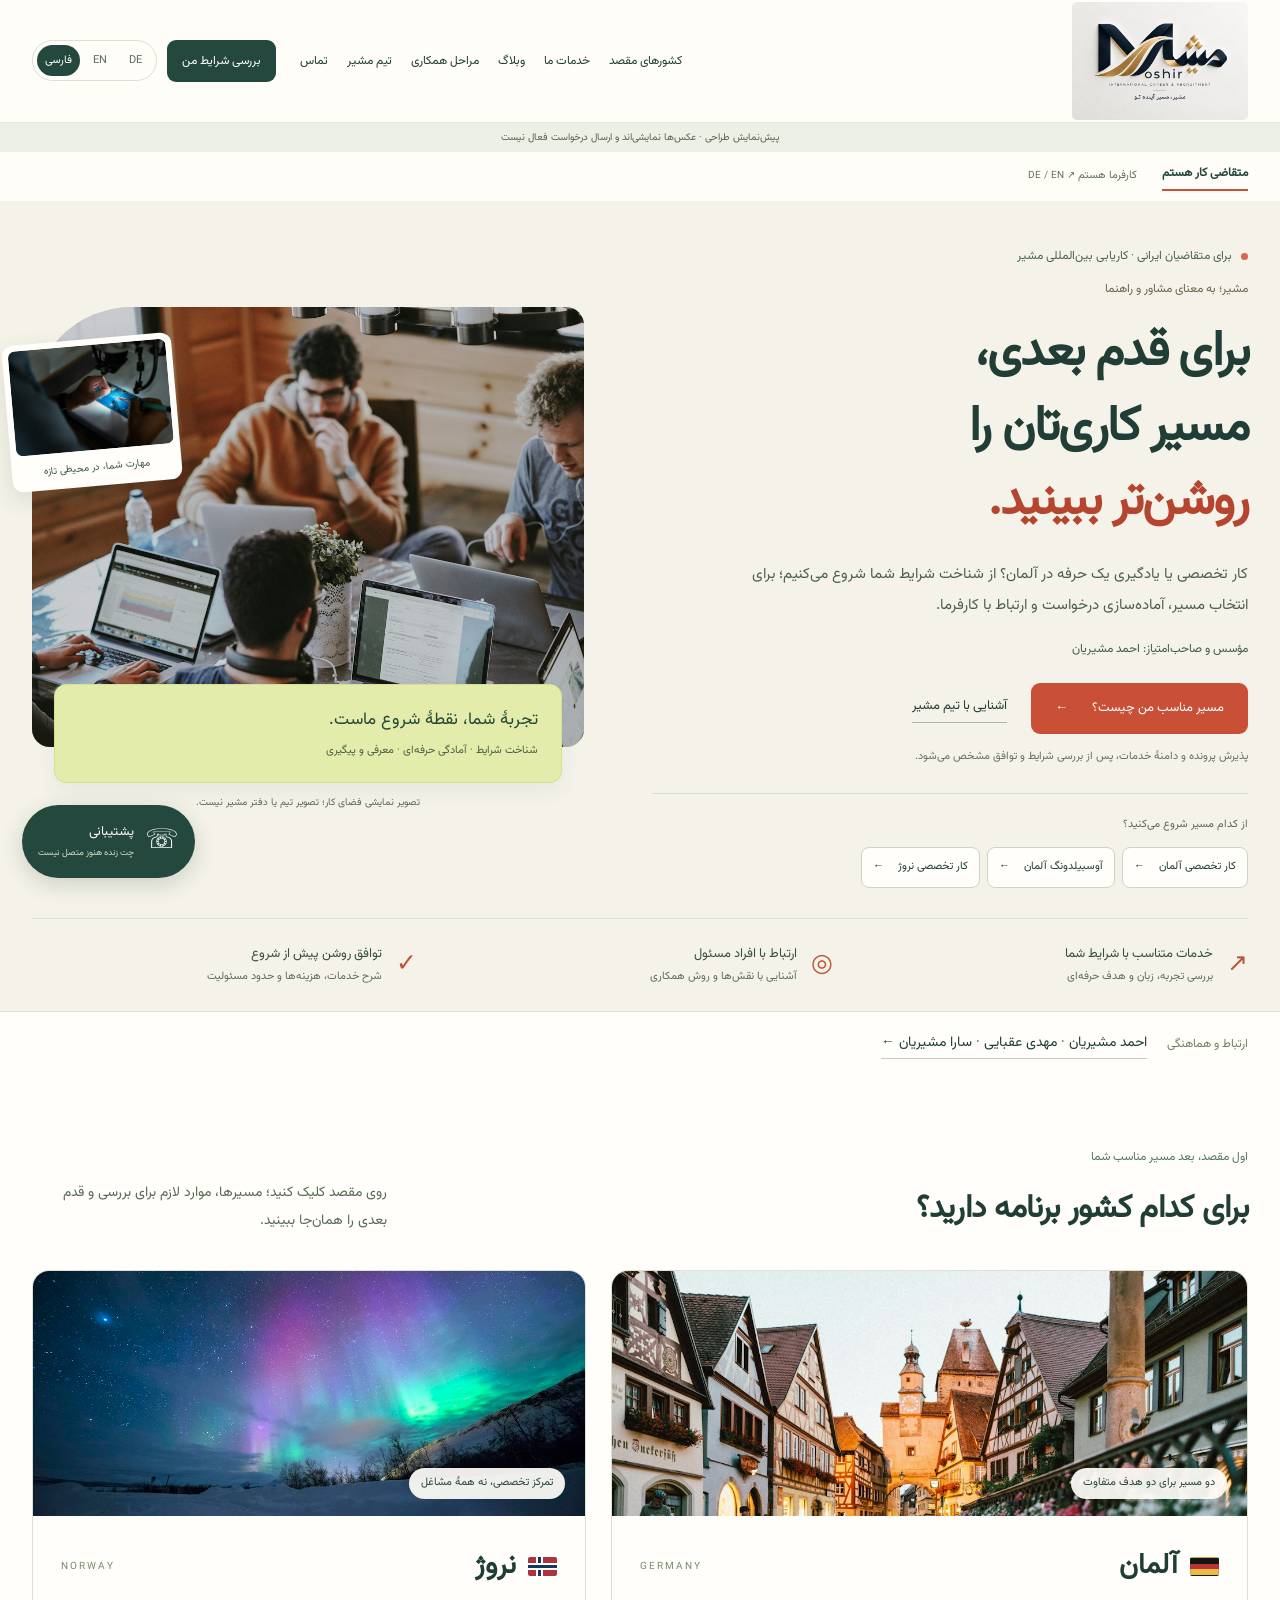
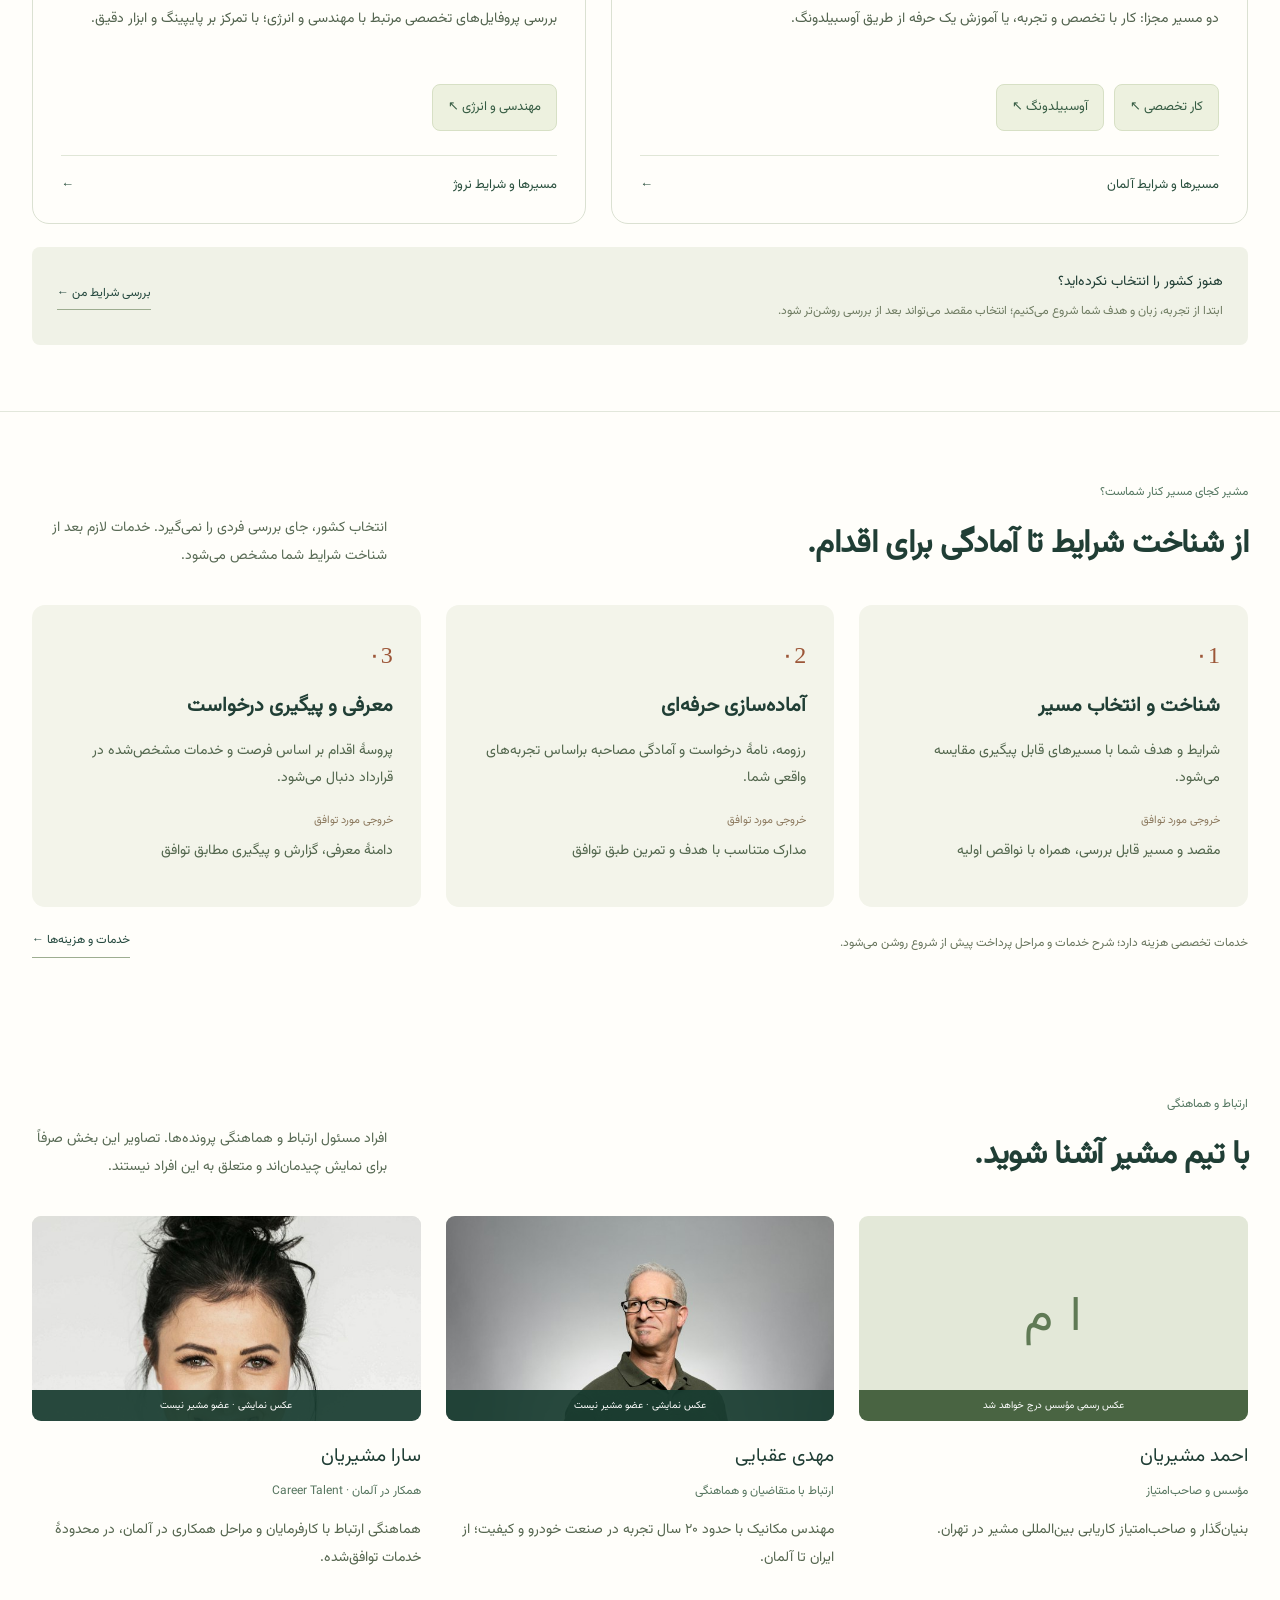
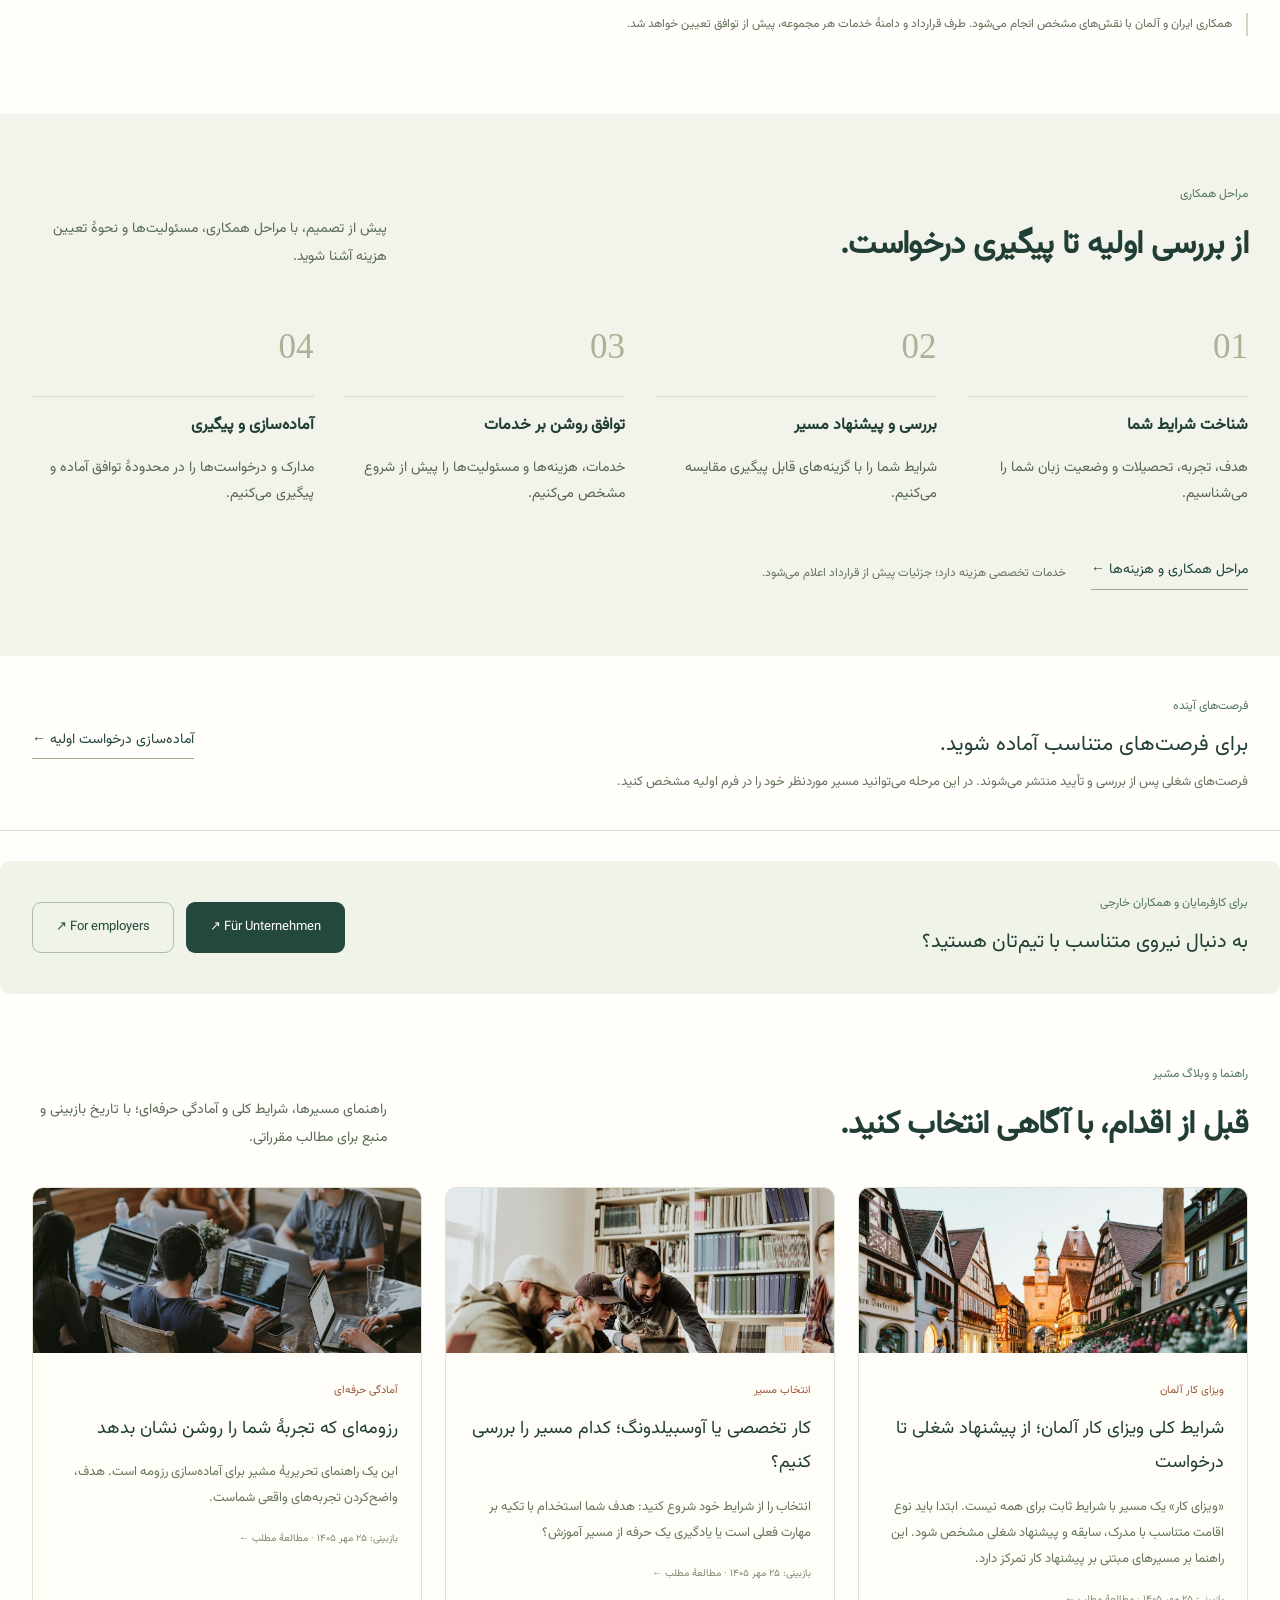
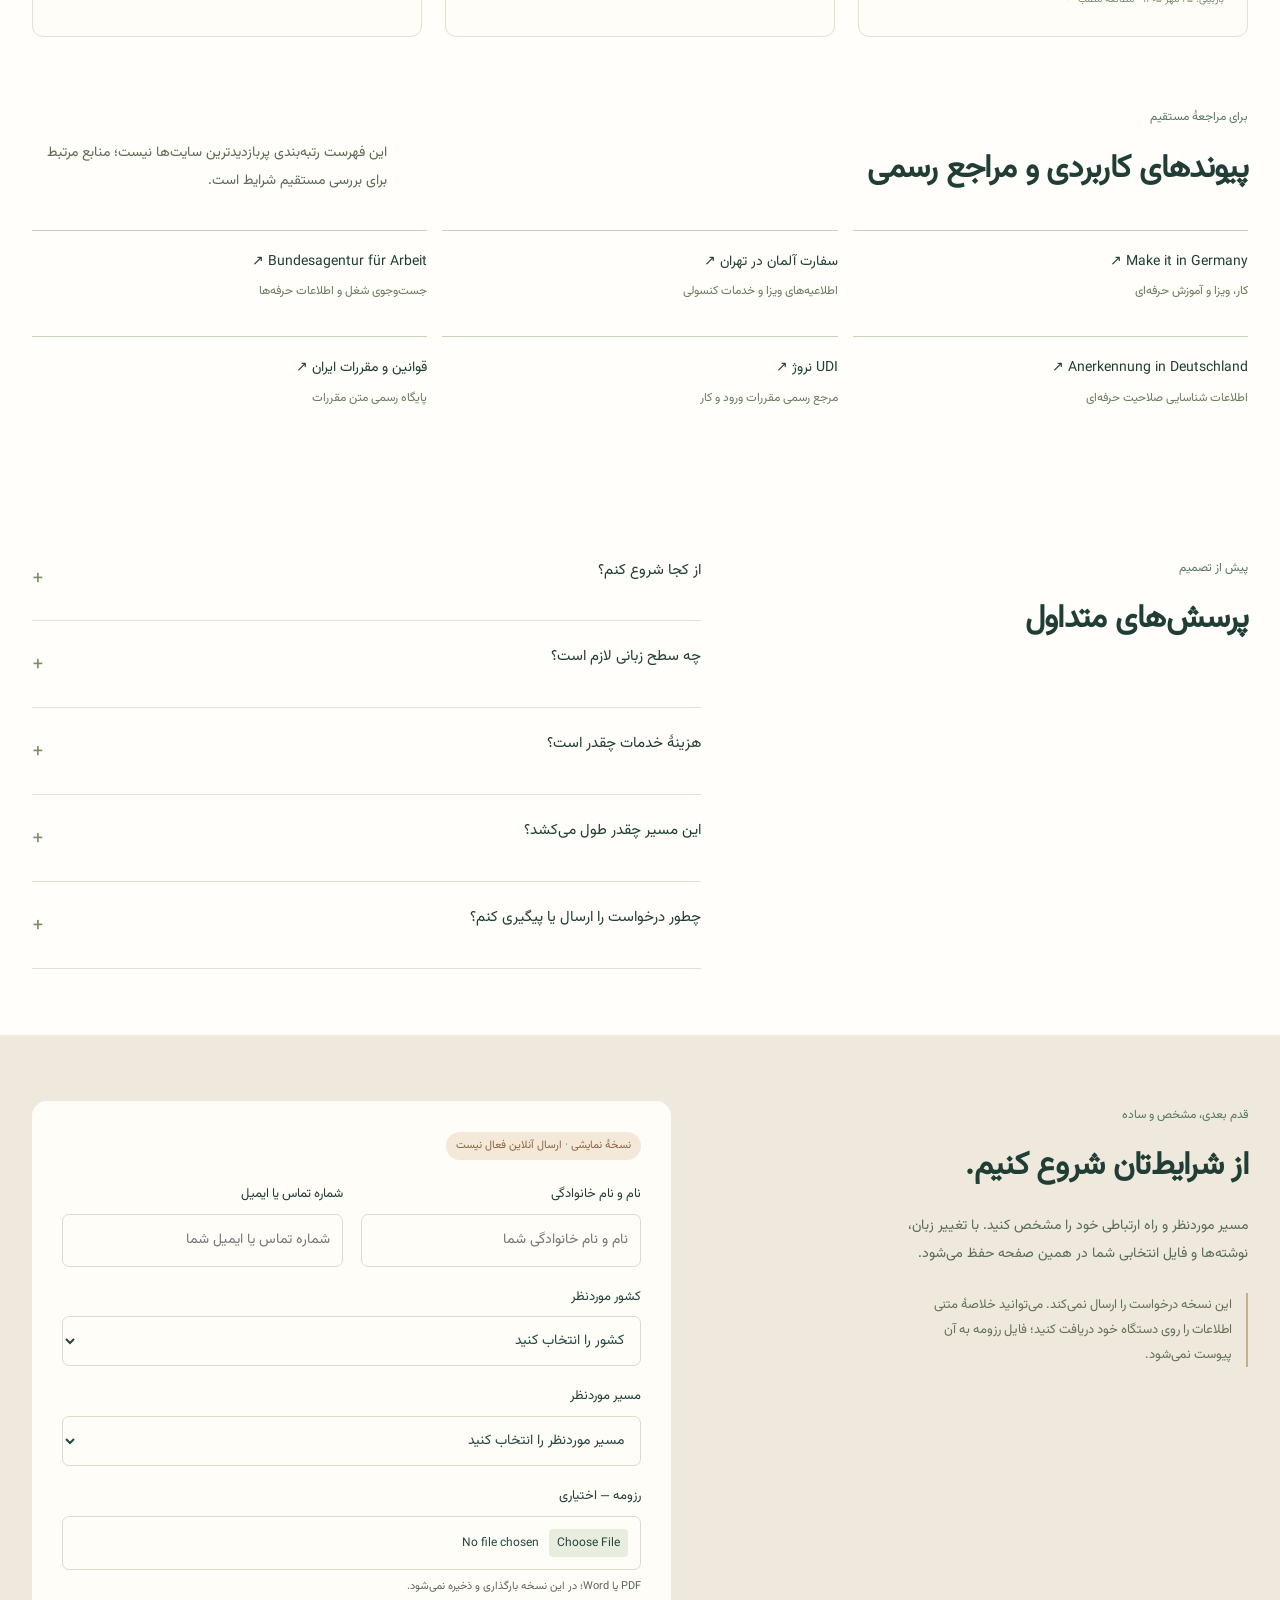
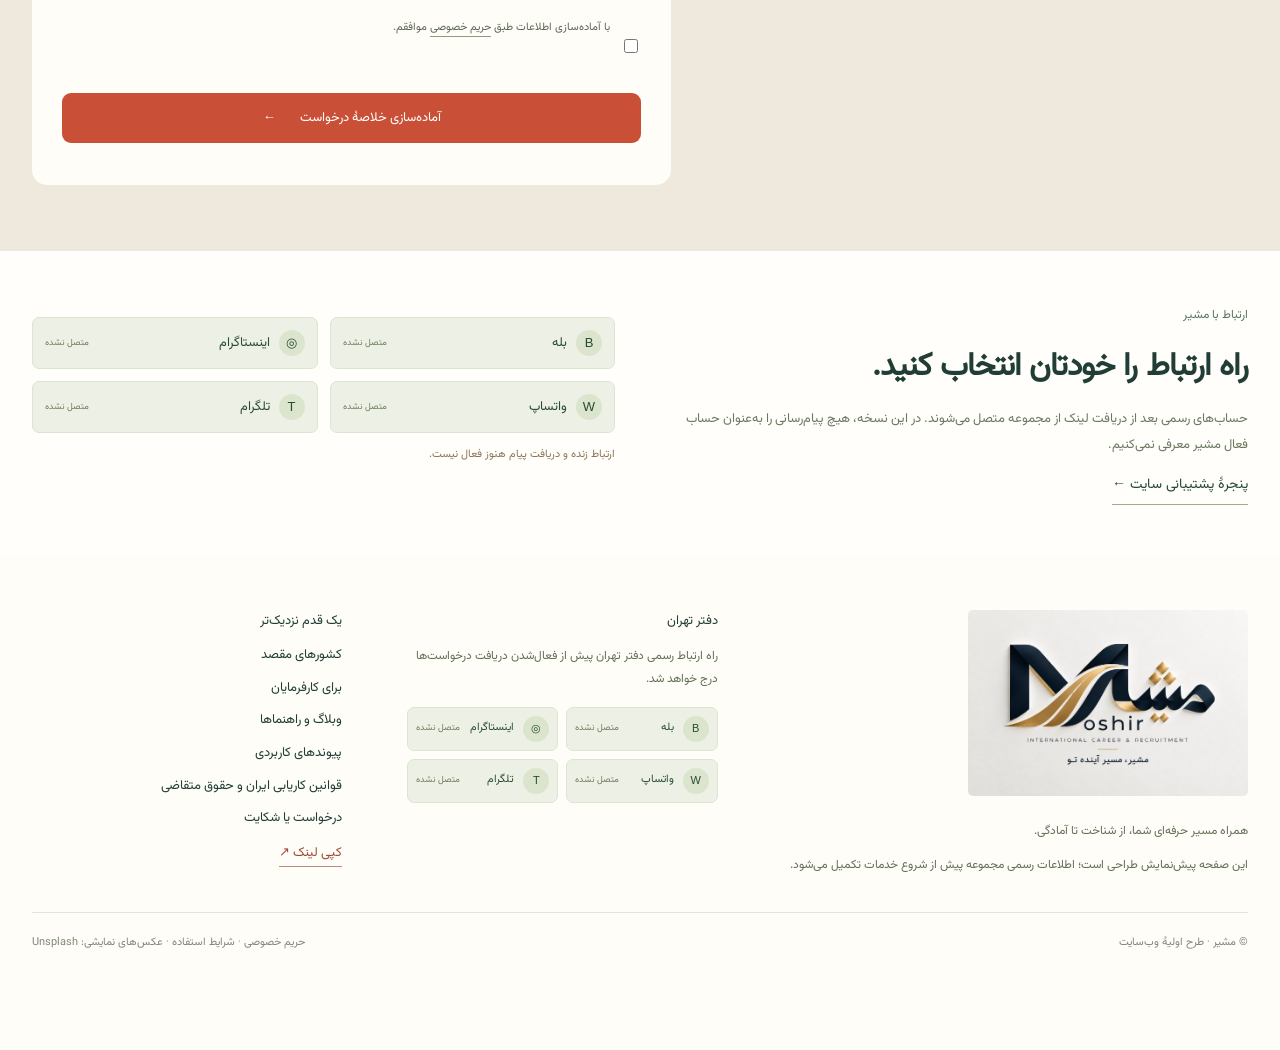
==== index.html @ 33255845 "Add files via upload" ====
<!doctype html><html lang="fa" dir="rtl"><head><meta charset="utf-8"><meta name="viewport" content="width=device-width,initial-scale=1"><meta name="description" content="کاریابی بین‌المللی مشیر؛ شناخت شرایط و همراهی در مسیر حرفه‌ای شما."><meta name="theme-color" content="#24483e"><title>مشیر | یک قدم نزدیک‌تر به آیندهٔ شغلی‌ات</title><link rel="stylesheet" href="./style.css"><link rel="stylesheet" href="./fa-refresh.css"><script src="./countries.js" defer></script><script src="./resources.js" defer></script><script src="./employers.js" defer></script><script src="./app.js" defer></script></head><body><div id="app"></div><noscript><p dir="rtl">برای نمایش صفحه و انتخاب زبان، جاوااسکریپت مرورگر را فعال کنید.</p><p lang="en">Please enable JavaScript to view this three-language website.</p><p lang="de">Bitte aktivieren Sie JavaScript, um diese dreisprachige Website anzuzeigen.</p></noscript><dialog id="info" aria-labelledby="dialog-title"><button id="dialog-close" class="close" aria-label="بستن">×</button><div id="dialog-content"></div></dialog><dialog id="country-dialog" aria-labelledby="country-title" dir="rtl" lang="fa"><button class="close" id="country-close" aria-label="بستن پنجرهٔ کشور">×</button><div id="country-content"></div></dialog><dialog id="article-dialog" dir="rtl" lang="fa" aria-labelledby="article-title"><button class="close" id="article-close" aria-label="بستن مطلب">×</button><div id="article-content"></div></dialog></body></html>
---- style.css ----
@font-face{font-family:Vazir;src:url('./vazirmatn.woff2') format('woff2');font-display:swap}*{box-sizing:border-box}html{scroll-behavior:smooth;scroll-padding-top:95px}body{margin:0;color:#233f37;background:#fffdf8;font:15px/1.9 Vazir,Tahoma,sans-serif}a{color:inherit;text-decoration:none}button,input,select{font:inherit}button{cursor:pointer}a,button{-webkit-tap-highlight-color:transparent}a:focus-visible,button:focus-visible,summary:focus-visible{outline:3px solid #bd4a33;outline-offset:5px}button{border:0}.wrap{max-width:1190px;margin:auto;padding:0 32px}.top{position:sticky;top:0;z-index:20;background:#fffdf8f5;border-bottom:1px solid #e7e8df;backdrop-filter:blur(14px)}.header{height:91px;display:flex;align-items:center;gap:38px}.brand{display:flex;align-items:center;gap:11px;white-space:nowrap}.mark{font-family:Georgia,serif;font-size:58px;line-height:.8;font-weight:bold;color:#24483e;letter-spacing:-8px;width:52px;direction:ltr}.mark span{color:#dd6145}.brand strong{display:block;font-size:25px;line-height:1.3}.brand small{display:block;font-size:10px;color:#68796e}.nav{margin-inline-start:auto;display:flex;gap:25px;font-size:12px;white-space:nowrap}.nav a:hover{color:#bd4a33}.header-tools{display:flex;gap:10px;align-items:center}.languages{display:flex;gap:3px;direction:ltr;padding:4px;border:1px solid #d9e0d4;border-radius:30px}.languages button{padding:5px 8px;border-radius:20px;background:none;color:#586d60;font-size:10px}.languages button[aria-pressed=true]{background:#24483e;color:#fff}.menu{display:none;border:1px solid #d9e0d4;border-radius:50%;height:37px;width:37px;background:none;color:#24483e}.hero-shell{background:#f9f3e8}.hero{display:grid;grid-template-columns:1.08fr 1fr;gap:70px;align-items:center;padding-top:64px;padding-bottom:56px}.eyebrow{font-size:11px;font-weight:500;color:#557761;display:inline-flex;align-items:center;gap:9px}.eyebrow>span{height:7px;width:7px;border-radius:50%;background:#dc654b}.hero h1{font-size:51px;line-height:1.55;letter-spacing:-1.6px;font-weight:600;margin:20px 0 18px}.hero h1 em{font-style:normal;color:#c84f35;position:relative;display:inline-block}.hero h1 em:after{content:'';height:7px;border-bottom:2px solid #d98661;border-radius:50%;position:absolute;inset-inline:0;bottom:1px}.hero p{font-size:13px;line-height:2.15;max-width:450px;color:#66766a}.actions{display:flex;gap:18px;align-items:center;flex-wrap:wrap;margin-top:26px}.btn{display:inline-flex;justify-content:center;align-items:center;gap:24px;padding:12px 23px;border-radius:30px;font-size:12px;font-weight:500;transition:transform .2s,background .2s;border:1px solid transparent}.btn:hover{transform:translateY(-2px)}.btn.coral{background:#c94f36;color:#fff}.btn.coral:hover{background:#ac3e29}.btn.dark{background:#24483e;color:#fff}.btn.cream{background:#fff3dc;color:#24483e}.secondary{font-size:11px;border-bottom:1px solid #aeb7a7;padding-bottom:3px}.hero .hero-note{font-size:10px;color:#7c8276;margin-top:17px}.hero-visual{margin:0;position:relative;padding:16px 0 35px}.photo-wrap{height:470px;overflow:hidden;border-radius:140px 140px 14px 14px;position:relative;background:#d6d9c4}.photo-wrap img{height:100%;width:100%;object-fit:cover;object-position:center 54%;display:block}.photo-top{position:absolute;top:35px;left:0;right:0;text-align:center;color:#fff;font-size:10px;letter-spacing:3px;text-shadow:0 1px 6px #000}.sunburst{position:absolute;z-index:2;top:-16px;inset-inline-end:-26px;font-size:105px;color:#efb959;line-height:1;transform:rotate(15deg)}.photo-message{position:absolute;bottom:38px;inset-inline-start:-22px;inset-inline-end:30px;background:#e4ebc5;display:flex;gap:17px;align-items:center;padding:20px 24px;border-radius:9px;box-shadow:0 12px 30px #24483e15}.photo-message strong{display:block;font-size:13px;font-weight:500}.photo-message div>span{font-size:10px;color:#647352}.little-sun{font-size:36px;color:#c95336;line-height:1}.hero-visual figcaption{font-size:9px;color:#7c8276;position:absolute;bottom:0;text-align:center;width:100%}.trust{display:grid;grid-template-columns:repeat(3,1fr);gap:30px;padding:25px 0;border-top:1px solid #dfe3d2}.trust>div{display:flex;gap:14px;align-items:center}.trust strong{display:block;font-size:12px;font-weight:500}.trust small{font-size:10px;color:#7b8574;display:block}.trust-icon{color:#bb5639;font-size:25px}.section{padding-top:82px;padding-bottom:80px}.section-head{display:flex;justify-content:space-between;align-items:end;gap:45px;margin-bottom:35px}h2{font-size:31px;line-height:1.6;font-weight:500;letter-spacing:-.7px;margin:12px 0 0}h3{font-size:20px;line-height:1.8;font-weight:500;margin:15px 0 10px}.intro{font-size:12px;line-height:2.1;color:#718074;margin:0;max-width:355px}.services{display:grid;grid-template-columns:repeat(3,1fr);gap:20px}.service{padding:28px;border-radius:14px;background:#f5e7db;transition:transform .2s}.service:hover{transform:translateY(-4px)}.service-1{background:#e9eccc}.service-2{background:#e4eae8}.card-top{display:flex;align-items:center;justify-content:space-between}.service-icon{font-size:40px;font-family:Georgia,serif;color:#9e4e36;line-height:1.5}.service-1 .service-icon{color:#647345}.service-2 .service-icon{color:#4c7770}.index{font-size:11px;color:#7f8874}.service p{font-size:12px;line-height:2.1;min-height:76px;color:#6f7869}.service button{display:flex;justify-content:space-between;width:100%;background:transparent;border-top:1px solid #24483e20;padding:16px 0 0;color:#24483e;font-size:12px}.process-shell{background:#f2f4eb}.steps{display:grid;grid-template-columns:repeat(4,1fr);gap:30px;margin-top:43px}.step-no{color:#a8b396;font-size:35px;font-family:Georgia,serif;border-bottom:1px solid #d3dcc9;padding-bottom:15px;display:block}.steps h3{font-size:14px}.steps p{font-size:12px;color:#74816e}.below{margin-top:35px;display:flex;gap:25px;align-items:center;flex-wrap:wrap}.text-button{color:#24483e;background:none;font-size:12px;padding:0 0 5px;border-bottom:1px solid #9dad90}.small{font-size:10px;color:#7c8674}.opportunity{display:grid;grid-template-columns:1fr 1.6fr;background:#f6ecd9;border-radius:16px;overflow:hidden}.opportunity-art{background:#e9c789;position:relative;min-height:280px;overflow:hidden;display:grid;place-items:center}.opportunity-art>span{font-size:150px;color:#24483e;z-index:2;line-height:1}.opportunity-art i{height:220px;width:155px;border-radius:100px 100px 0 0;border:1px solid #8e6f3f;position:absolute;bottom:-25px;left:calc(50% - 100px);transform:rotate(-20deg)}.opportunity-art b{height:220px;width:155px;border-radius:100px 100px 0 0;border:1px solid #8e6f3f;position:absolute;bottom:-20px;left:calc(50% - 60px);transform:rotate(15deg)}.opportunity-copy{padding:37px 43px}.pill{display:inline-block;border:1px solid #bbaa8d;border-radius:20px;padding:2px 11px;font-size:10px;color:#777258}.opportunity h3{font-size:24px;margin:11px 0}.opportunity p{font-size:12px;color:#777a67;max-width:550px}.opportunity .btn{margin-top:12px}.status{display:block;margin-top:10px}.team-section{padding-top:15px}.people{display:grid;grid-template-columns:repeat(3,1fr);gap:27px}.portrait{height:185px;background:#efe7d9;border-radius:12px;display:flex;flex-direction:column;align-items:center;justify-content:center;gap:15px;overflow:hidden;position:relative}.portrait-1{background:#e5e9d8}.portrait-2{background:#e8e8e1}.portrait:after{content:'';width:110px;height:140px;border-radius:80px 80px 0 0;border:1px solid #8ca28e55;position:absolute;bottom:-55px;transform:rotate(25deg)}.portrait>span{font-family:Georgia,serif;font-size:39px;color:#647a65;letter-spacing:-2px}.portrait small{font-size:9px;color:#77836b}.person h3{font-size:17px;margin-bottom:3px}.role{font-size:10px;color:#56755f}.person p{font-size:12px;color:#75816e;line-height:2}.team-note{font-size:10px;color:#7f8878;border-inline-start:2px solid #d1d8c2;padding-inline-start:14px;margin-top:27px}.employer{background:#24483e;color:#fff9e9;display:grid;grid-template-columns:1.5fr 1fr;gap:40px;align-items:center;padding:48px 53px;border-radius:17px;overflow:hidden}.employer .eyebrow{color:#cfddb4}.employer h2{font-size:33px}.employer p{font-size:12px;color:#d1ddcb;max-width:540px;margin-bottom:25px}.employer-art{height:230px;display:grid;place-items:center;position:relative}.employer-art span{font-size:120px;color:#e7c47d;z-index:2}.employer-art i,.employer-art b{position:absolute;width:155px;height:190px;border:1px solid #9cac85;border-radius:100px;transform:rotate(35deg)}.employer-art b{transform:rotate(-35deg)}.faq-layout{display:grid;grid-template-columns:1fr 1.4fr;gap:70px}.faq-flower{display:block;color:#d78b64;font-size:100px;line-height:1.5;margin-top:20px}.faq details{padding:19px 0;border-bottom:1px solid #dce3d4}.faq details:first-child{padding-top:0}.faq summary{list-style:none;cursor:pointer;font-size:13px;display:flex;justify-content:space-between;gap:20px}.faq summary::-webkit-details-marker{display:none}.faq summary:after{content:'+';font-size:22px;color:#7a8b6a;flex-shrink:0}.faq details[open] summary:after{content:'−'}.faq details p{font-size:12px;color:#76826e}.form-shell{background:#eee9dc}.form-area{display:grid;grid-template-columns:1fr 1.3fr;gap:85px}.form-area h2{font-size:40px;margin-bottom:20px}.form-note{font-size:11px;color:#7b7e6b;max-width:340px;margin-top:25px;padding-inline-start:14px;border-inline-start:2px solid #c1b28d}.form{background:#fffdf8;border-radius:15px;padding:30px}.demo{display:inline-block;background:#f4e9d8;color:#8a6443;border-radius:20px;font-size:9px;padding:4px 10px;margin-bottom:22px}.form-grid{display:grid;grid-template-columns:1fr 1fr;gap:18px}.form-grid label{font-size:11px;display:flex;flex-direction:column;gap:7px}.full{grid-column:1/-1}input,select{width:100%;background:#fffdf8;border:1px solid #d7ddcd;border-radius:7px;color:#24483e;padding:11px;font-size:11px;min-width:0}input:focus,select:focus{outline:2px solid #648b65;outline-offset:2px}input::file-selector-button{font-family:inherit;border:0;border-radius:4px;background:#e8eddf;color:#24483e;padding:5px 8px;margin-inline-end:10px}.form-grid small{font-size:9px;color:#8a8d7d}.check{display:flex;gap:10px;align-items:start;font-size:10px;margin:20px 0}.check input{width:14px;flex-shrink:0;margin-top:4px}.check a{border-bottom:1px solid #8e9d7e}.form .btn{width:100%}#form-result{font-size:11px;color:#456d49;line-height:2;margin-top:12px}.foot{padding:55px 0 20px;background:#fffdf8}.foot-grid{display:grid;grid-template-columns:1.5fr 1fr 1fr;gap:65px}.foot p,.foot small{font-size:11px;color:#77816f}.foot h3{font-size:13px;margin-top:0}.foot-grid>div>a:not(.brand){font-size:11px;display:block;margin-bottom:8px}.foot-grid small{display:block}.share-link{background:none;color:#9d4b35;padding:0;border-bottom:1px solid #ba8f79;font-size:11px}.copyright{display:flex;justify-content:space-between;gap:20px;font-size:9px;color:#7f8877;padding-top:20px;border-top:1px solid #e1e6d9;margin-top:35px}.copyright a:hover{color:#c95336}dialog{width:calc(100% - 36px);max-width:560px;background:#fffdf8;border:0;border-radius:17px;color:#24483e;padding:33px;box-shadow:0 20px 100px #17352b33}dialog::backdrop{background:#17352b88;backdrop-filter:blur(4px)}dialog h2{font-size:24px;margin-top:15px}dialog p{font-size:13px;line-height:2}.close{display:block;margin-inline-start:auto;color:#586f55;font-size:26px;background:none;line-height:1}.close:hover{color:#c94f36}dialog .btn{margin-top:15px}#toast{position:fixed;bottom:25px;left:50%;transform:translate(-50%,20px);opacity:0;pointer-events:none;max-width:calc(100% - 35px);width:max-content;padding:14px 22px;background:#24483e;color:#fff;border-radius:9px;font-size:12px;z-index:50;transition:.2s}#toast.visible{opacity:1;transform:translate(-50%,0)}
html[dir=ltr] body{font-family:Vazir,Arial,sans-serif;line-height:1.7}html[dir=ltr] .hero h1{font-family:Georgia,serif;font-size:57px;line-height:1.15;letter-spacing:-2px;font-weight:400}html[dir=ltr] h2{font-family:Georgia,serif;font-size:36px;font-weight:400;line-height:1.3}html[dir=ltr] .brand strong{font-family:Georgia,serif;font-size:27px}html[dir=ltr] .hero p{line-height:1.85}html[lang=de] .nav{gap:17px;font-size:10px}html[lang=de] .brandSub{font-size:9px}html[lang=de] .hero h1{font-size:51px}html[dir=ltr] .person h3{font-size:18px}html[dir=ltr] .service h3{font-size:21px}html[dir=ltr] dialog h2{font-size:27px}
@media(max-width:1050px){.header{gap:22px}.nav{gap:17px;font-size:10px}.wrap{padding-inline:26px}.hero{gap:40px}.hero h1{font-size:45px}.hero .actions{gap:16px}.photo-message{inset-inline-start:-10px;inset-inline-end:12px;padding:16px}.photo-message strong{font-size:11px}.photo-wrap{height:460px}.header .brand small{font-size:9px}html[lang=de] .nav{gap:11px;font-size:9px}html[dir=ltr] .hero h1{font-size:48px}.form-area{gap:40px}}
@media(max-width:800px){.wrap{padding-inline:22px}.header{height:79px;justify-content:space-between}.header-tools{margin-inline-start:auto}.nav{display:none;position:absolute;top:79px;left:0;right:0;padding:23px;background:#fffdf8;border-bottom:1px solid #dce3d4}.nav.open{display:flex;flex-direction:column;gap:20px}.nav a,html[lang=de] .nav a{font-size:13px}.menu{display:block}.brand strong{font-size:22px}.brand small{font-size:8px}.mark{font-size:49px;width:43px}.languages button{font-size:9px;padding:4px 6px}.hero{padding-top:40px;padding-bottom:34px;grid-template-columns:1fr;gap:25px}.hero h1{font-size:42px;line-height:1.45;margin:18px 0}.hero p{max-width:550px;font-size:13px}.hero-copy{max-width:600px}.actions{margin-top:24px}.btn{font-size:11px;padding:12px 20px}.secondary{font-size:10px}.hero-visual{max-width:520px;width:100%;margin:auto;padding-bottom:33px}.photo-wrap{height:360px;border-radius:100px 100px 13px 13px}.photo-wrap img{object-position:50% 61%}.sunburst{font-size:80px;inset-inline-end:-8px;top:-7px}.photo-message{bottom:38px;inset-inline-start:12px;inset-inline-end:12px;padding:17px 18px}.photo-message strong{font-size:12px}.photo-top{top:23px}.trust{gap:18px;grid-template-columns:1fr;padding:24px 0}.trust-icon{width:24px}.trust strong{font-size:11px}.trust small{font-size:9px}.section{padding-top:52px;padding-bottom:50px}.section-head{display:block;margin-bottom:25px}h2{font-size:26px;margin-bottom:13px}.intro{font-size:12px;max-width:500px}.services{grid-template-columns:1fr;gap:15px}.service{padding:25px}.service p{min-height:0}.service h3{font-size:20px;margin-top:9px}.card-top .service-icon{font-size:32px}.steps{grid-template-columns:1fr 1fr;gap:24px 20px;margin-top:25px}.step-no{font-size:28px}.steps h3{font-size:13px}.steps p{font-size:11px}.below{gap:16px;display:block}.below .small{display:block;margin-top:15px}.opportunity{grid-template-columns:1fr}.opportunity-art{min-height:150px}.opportunity-art>span{font-size:110px}.opportunity-art i,.opportunity-art b{height:150px;width:110px}.opportunity-copy{padding:26px}.opportunity h3{font-size:22px}.team-section{padding-top:10px}.people{grid-template-columns:1fr;gap:24px}.person{display:grid;grid-template-columns:90px 1fr;gap:0 18px;align-items:start}.portrait{grid-row:1/4;height:117px}.portrait>span{font-size:29px}.portrait small{font-size:8px}.person h3{font-size:16px;margin-top:4px}.role{font-size:10px}.person p{font-size:11px;margin-top:6px}.portrait:after{width:70px;height:100px}.employer{padding:32px 27px;grid-template-columns:1fr;gap:0}.employer h2{font-size:27px}.employer-art{display:none}.faq-layout,.form-area{grid-template-columns:1fr;gap:26px}.faq-flower{display:none}.faq summary{font-size:12px}.form-area h2{font-size:31px}.form-note{max-width:500px;margin-top:18px}.form{padding:25px}.form-grid{grid-template-columns:1fr}.form-grid label{grid-column:1/-1}.foot-grid{grid-template-columns:1fr 1fr;gap:26px}.foot-grid>div:first-child{grid-column:1/-1}.copyright{flex-direction:column;gap:10px}.foot-grid small{font-size:10px}html[dir=ltr] .hero h1{font-size:45px;line-height:1.15;letter-spacing:-1.5px}html[lang=de] .hero h1{font-size:40px}html[dir=ltr] h2{font-size:30px}html[dir=ltr] .person h3{font-size:16px}html[dir=ltr] .brand strong{font-size:23px}html[lang=de] .header .brand small{font-size:7px}html[lang=de] .header{gap:8px}html[lang=de] .brand{gap:8px}html[lang=de] .hero .btn{font-size:10px}}
@media(min-width:801px) and (max-width:950px){.header{gap:14px}.header .brand small{font-size:8px}.nav{gap:13px}.brand{gap:6px}.brand strong{font-size:23px}.languages button{font-size:9px;padding:4px 5px}html[lang=de] .header .brand small{font-size:7px}}
@media(prefers-reduced-motion:reduce){html{scroll-behavior:auto}*{transition:none!important}}
/* Refined service-led layout and readable controls. */
[hidden]{display:none!important}.preview-notice{background:#ede9dd;text-align:center;padding:7px 20px;font-size:11px;color:#596548}.hero{padding-top:48px;gap:60px}.hero h1{font-size:45px;line-height:1.6}.hero p{font-size:15px}.hero .hero-note{font-size:12px;line-height:1.9}.hero-visual figcaption{font-size:10px}.hero .secondary{font-size:13px}.hero .btn{font-size:14px}.trust strong{font-size:14px}.trust small{font-size:12px;color:#616f59}.team-quick{padding-top:26px;padding-bottom:0;display:flex;gap:20px;align-items:center;flex-wrap:wrap}.team-quick>span{font-size:12px;color:#718062}.team-quick>a{font-size:14px;border-bottom:1px solid #c2cdb6;padding-bottom:2px}.service{padding:0;overflow:hidden;display:flex;flex-direction:column;border:1px solid #e1e5d7;background:#fffdf8}.service:hover{transform:translateY(-2px)}.service-photo{height:175px;width:100%;object-fit:cover;display:block}.service-body{padding:22px 25px;display:flex;flex-direction:column;flex:1}.service p{font-size:14px;min-height:84px;line-height:2;color:#5d6d57}.service-meta{font-size:12px;line-height:1.9;border-top:1px solid #e1e5d7;padding-top:15px;margin:0 0 20px;flex:1}.service-meta dt{color:#34553e;font-weight:600}.service-meta dd{margin:3px 0 13px;color:#65745c}.service button{font-size:14px}.intro{font-size:14px;color:#61715b}.eyebrow{font-size:12px}.team-section{padding-top:15px;padding-bottom:60px}.people{grid-template-columns:1fr 1fr;gap:35px}.person{display:grid;grid-template-columns:145px 1fr;gap:0 20px;align-content:start}.portrait{grid-row:1/4;height:180px;margin:0;border-radius:9px;position:relative;display:block}.portrait:after{display:none}.portrait img{width:100%;height:100%;object-fit:cover;object-position:center 35%;display:block}.portrait figcaption{position:absolute;bottom:0;left:0;right:0;background:#183c30ec;color:#fff;padding:7px 8px;font-size:10px;line-height:1.7;text-align:center}.person h3{margin-top:5px}.person .role{font-size:12px}.person p{font-size:13px;line-height:2;margin-top:10px;color:#5e6e57}.team-note{font-size:12px;color:#65725b}.steps h3{font-size:16px}.steps p{font-size:14px;color:#61715a}.small{font-size:12px;color:#67755d}.text-button{font-size:14px}.opportunity-compact{padding-top:36px;padding-bottom:36px;display:flex;align-items:center;justify-content:space-between;gap:30px;border-bottom:1px solid #dce3d4}.opportunity-compact>div{max-width:720px}.opportunity-compact h3{font-size:21px;margin:6px 0}.opportunity-compact p{font-size:13px;color:#65745c;margin:0}.opportunity-compact>a{white-space:nowrap}.employer-checklist{padding-inline-start:20px;margin:15px 0 25px;color:#e4ebd8;font-size:13px;line-height:2.1}.employer-photo{height:285px;width:100%;object-fit:cover;display:block;border-radius:9px}.employer p{font-size:14px}.faq summary{font-size:15px}.faq details p{font-size:14px;color:#63735b}.form-grid label{font-size:13px}.form-grid input,.form-grid select{font-size:14px;padding:12px}.form-grid small{font-size:12px;color:#627057}.check{font-size:12px}.demo{font-size:11px}.form-note{font-size:13px;color:#647157}.form .btn{font-size:14px}.form #download-summary{margin-top:10px}#form-result{font-size:13px}.foot p,.foot small{font-size:12px;color:#627058}.foot-grid>div>a:not(.brand),.share-link{font-size:13px}.copyright{font-size:11px}.btn{min-height:44px}.languages button{font-size:11px;min-height:31px;min-width:33px}html[dir=ltr] .hero h1{font-size:49px;line-height:1.2}html[lang=de] .hero h1{font-size:43px}html[dir=ltr] .service h3{font-size:21px}html[dir=ltr] .person h3{font-size:18px}.form-grid label input[type=file]{font-size:12px}
@media(max-width:1050px){.hero{gap:35px}.hero h1{font-size:40px}.person{grid-template-columns:110px 1fr;gap:0 16px}.portrait{height:170px}.service-body{padding:21px}.service p{min-height:106px}}
@media(max-width:800px){.hero{padding-top:30px;gap:23px}.hero h1{font-size:36px;line-height:1.55}.hero p{font-size:14px}.hero .hero-note{font-size:11px}.hero-visual{max-width:460px}.photo-wrap{height:290px}.hero .btn{font-size:13px}.hero .secondary{font-size:12px}.team-quick{padding-top:20px;gap:8px}.team-quick>a{font-size:13px}.service-photo{height:165px}.service p{min-height:0}.service-body{padding:23px}.service-meta{font-size:13px}.people{grid-template-columns:1fr;gap:27px}.person{grid-template-columns:115px 1fr;gap:0 18px}.portrait{height:175px}.portrait figcaption{font-size:9px}.person h3{font-size:17px}.person .role{font-size:11px}.person p{font-size:13px}.team-section{padding-top:5px}.opportunity-compact{display:block;padding-top:28px;padding-bottom:30px}.opportunity-compact>a{display:inline-block;margin-top:18px}.opportunity-compact p{font-size:13px}.steps h3{font-size:14px}.steps p{font-size:13px}.employer{gap:25px}.employer-photo{height:190px;object-position:center 40%}.employer-checklist{font-size:13px}.faq summary{font-size:14px}.faq details p{font-size:13px}.form-grid input,.form-grid select{font-size:15px}.languages button{font-size:10px;min-width:31px}.preview-notice{font-size:10px}.trust strong{font-size:13px}.trust small{font-size:11px}.form-area .intro{font-size:14px}.copyright{font-size:10px}html[dir=ltr] .hero h1{font-size:40px}html[lang=de] .hero h1{font-size:36px}html[dir=ltr] .person h3{font-size:17px}}
/* Destination-led Persian applicant experience. */
.audience-bar{display:flex;gap:25px;align-items:center;padding-top:13px;padding-bottom:13px;font-size:12px;background:#fffdf8}.audience-selected{font-weight:600;color:#24483e;border-bottom:2px solid #c94f36;padding-bottom:4px}.audience-bar>a{color:#63735c;font-size:11px}.audience-bar>a span{font-size:10px;margin-inline-start:7px}.destinations{padding-top:65px;padding-bottom:40px}.country-grid{display:grid;grid-template-columns:1.15fr 1fr;gap:25px}.country-card{border:1px solid #dce3d4;border-radius:14px;overflow:hidden;background:#fffdf8;transition:box-shadow .2s}.country-card:hover{box-shadow:0 9px 30px #24483e0e}.country-image{display:block;position:relative;height:250px;overflow:hidden;background:#d7dfd0}.country-image img{display:block;width:100%;height:100%;object-fit:cover;transition:transform .35s}.country-card:hover .country-image img{transform:scale(1.025)}.country-tag{position:absolute;bottom:17px;right:20px;background:#fffdf8ed;color:#24483e;padding:5px 12px;border-radius:22px;font-size:11px}.country-body{padding:26px 28px}.country-name{display:flex;justify-content:space-between;align-items:center;gap:20px}.country-name h3{display:flex;align-items:center;gap:12px;font-size:28px;margin:0}.country-name>span{font-size:10px;letter-spacing:2px;color:#7b896e}.country-body>p{font-size:14px;color:#69765e;line-height:2;min-height:60px;margin:14px 0 19px}.flag{height:19px;width:29px;border-radius:2px;display:inline-block;position:relative;overflow:hidden;border:1px solid #24483e20;flex-shrink:0}.flag-germany{background:linear-gradient(#151515 0 33.33%,#b93635 33.33% 66.66%,#e9bb44 66.66%)}.flag-norway{background:#ad3438}.flag-norway:before{content:'';position:absolute;top:0;left:8px;width:7px;height:100%;background:#fff}.flag-norway:after{content:'';position:absolute;left:0;right:0;top:6px;height:7px;background:#fff}.flag-norway{background:linear-gradient(90deg,transparent 10px,#143c6d 10px 13px,transparent 13px),linear-gradient(transparent 8px,#143c6d 8px 11px,transparent 11px),#ad3438}.flag-norway:before,.flag-norway:after{z-index:-1}.flag-norway{border:0;background:#ad3438}.flag-norway:before{z-index:0;background:linear-gradient(90deg,#fff 0 2px,#15365e 2px 5px,#fff 5px)}.flag-norway:after{z-index:1;background:linear-gradient(#fff 0 2px,#15365e 2px 5px,#fff 5px)}.route-chips{display:flex;gap:10px;flex-wrap:wrap;margin-bottom:24px}.route-chips a{border:1px solid #c3cfb8;border-radius:20px;padding:6px 13px;font-size:12px;color:#365c43}.route-chips a:hover{background:#e9eedf}.country-link{display:flex;justify-content:space-between;border-top:1px solid #e0e6d7;padding-top:17px;font-size:14px;font-weight:500}.not-sure{background:#f0f2e7;border-radius:8px;margin-top:23px;padding:22px 25px;display:flex;justify-content:space-between;align-items:center;gap:25px}.not-sure strong{display:block;font-size:14px;font-weight:500}.not-sure div>span{display:block;font-size:12px;color:#6f7c62;margin-top:5px}.not-sure>a{white-space:nowrap;font-size:12px}.support-section{padding-top:35px;padding-bottom:65px}.support-grid{display:grid;grid-template-columns:repeat(3,1fr);gap:30px}.support-grid article{border-top:1px solid #c6d1bb;padding-top:17px}.support-number{font-family:Georgia,serif;font-size:24px;color:#b47b50}.support-grid h3{font-size:19px;margin:10px 0}.support-grid p{font-size:14px;color:#627258}.support-grid small{font-size:11px;color:#8b785d}.support-grid p.support-outcome{font-size:12px;margin-top:4px}.support-footer{display:flex;align-items:center;justify-content:space-between;gap:25px;margin-top:22px;font-size:12px;color:#69765e}.support-footer button{font-size:12px;flex-shrink:0}.employer-shortcut{display:flex;justify-content:space-between;align-items:center;gap:30px;background:#f0f3e7;padding-top:28px;padding-bottom:28px;margin-top:30px;border-radius:10px}.employer-shortcut h3{font-size:20px;margin:6px 0}.employer-shortcut>div:last-child{display:flex;gap:12px;flex-wrap:wrap}.outline-button{border:1px solid #acc0a4;background:none;color:#24483e}#country-dialog{max-width:1040px;width:calc(100% - 40px);max-height:92dvh;padding:30px 40px;overscroll-behavior:contain;scrollbar-gutter:stable}#country-close{position:sticky;top:0;margin-bottom:0;margin-inline-start:auto;z-index:2;background:#fffdf8;border-radius:50%;width:36px;height:36px;box-shadow:0 0 0 3px #fffdf8}#country-dialog h2{font-family:Vazir,Tahoma,sans-serif;font-size:29px;font-weight:500}#country-dialog h3{font-size:24px}#country-dialog h4{font-size:15px;font-weight:500;margin:23px 0 12px}.country-window-header{display:flex;gap:10px;align-items:center;flex-wrap:wrap;font-size:11px;color:#64785c;padding-bottom:20px;border-bottom:1px solid #dfe6d7}.country-window-header a{text-decoration:underline;text-underline-offset:4px}.country-window-hero{display:grid;grid-template-columns:1.3fr 1fr;align-items:center;gap:35px;padding:28px 0}.country-window-hero p{font-size:14px;color:#63755b;line-height:2}.country-window-hero img{width:100%;height:200px;object-fit:cover;border-radius:10px;display:block}.track-tabs{display:flex;gap:5px;background:#edf1e5;padding:5px;border-radius:9px;border:1px solid #d8e1cd}.track-tabs button{padding:11px 25px;font-size:14px;background:none;color:#5f7456;border-radius:6px;flex:1;min-height:46px}.track-tabs button[aria-selected=true]{background:#24483e;color:#fff}.track-intro{padding-top:29px;max-width:740px}.track-intro h3{margin:10px 0}.track-intro p{font-size:14px;color:#64755b}.track-columns{display:grid;grid-template-columns:1.25fr 1fr;gap:38px}.track-columns ul{padding-inline-start:20px;color:#617355;font-size:13px;line-height:2.2}.track-checks dt{font-size:14px;color:#2e5038;margin-top:17px}.track-checks dd{margin:4px 0 0;font-size:13px;color:#68785d;line-height:2}.track-aside{background:#f0f2e8;padding:0 25px 25px;border-radius:10px;align-self:start;margin-top:12px}.track-aside small{display:block;font-size:11px;color:#68775c;margin:10px 0}.track-aside p{font-size:13px!important;color:#637359}.track-aside .btn{font-size:12px;width:100%;padding-inline:12px}.track-aside hr{border:0;border-top:1px solid #d4dec6;margin-top:22px}.country-disclaimer{font-size:12px;color:#796c51;padding:15px 18px;border-inline-start:3px solid #d9b17b;background:#f7eedf;margin:25px 0 20px;border-radius:3px}.country-sources{font-size:12px;padding-bottom:10px}.country-sources a{color:#2f6f4d;text-decoration:underline;text-underline-offset:4px;margin-inline-start:8px}.country-sources small{display:block;font-size:10px;color:#7f8b70;margin-top:10px}
@media(max-width:800px){.audience-bar{padding-top:11px;padding-bottom:11px;gap:22px}.audience-selected{font-size:12px}.audience-bar>a{font-size:10px}.destinations{padding-top:45px;padding-bottom:25px}.country-grid{grid-template-columns:1fr;gap:22px}.country-image{height:200px}.country-body{padding:23px}.country-name h3{font-size:25px}.country-body>p{min-height:0;font-size:14px}.country-tag{font-size:10px}.not-sure{display:block;padding:23px}.not-sure>a{display:inline-block;margin-top:16px}.support-grid{grid-template-columns:1fr;gap:15px}.support-section{padding-top:25px;padding-bottom:45px}.support-grid h3{font-size:18px}.support-grid p{font-size:13px}.support-footer{display:block}.support-footer button{margin-top:16px}.employer-shortcut{display:block;margin-inline:22px;padding:25px}.employer-shortcut h3{font-size:18px}.employer-shortcut>div:last-child{margin-top:20px}.employer-shortcut .btn{font-size:11px;padding:10px 17px}#country-dialog{width:calc(100% - 16px);padding:14px 20px;max-height:94dvh;border-radius:13px}#country-dialog h2{font-size:24px;line-height:1.7}#country-dialog h3{font-size:21px}.country-window-hero{grid-template-columns:1fr;gap:15px;padding-top:22px}.country-window-hero img{height:150px;grid-row:1}.country-window-hero p{font-size:13px}.track-tabs button{font-size:13px;padding:10px 13px}.track-columns{grid-template-columns:1fr;gap:20px}.track-aside{padding:0 21px 20px}.country-window-header{font-size:10px}.track-intro{padding-top:24px}.country-disclaimer{font-size:11px}.country-sources a{display:block;margin:8px 0}.country-sources small{font-size:10px}#country-close{height:33px;width:33px}}
.blog-section{padding-bottom:55px}.blog-grid{display:grid;grid-template-columns:repeat(3,1fr);gap:23px}.blog-grid article{border:1px solid #dce4d2;border-radius:11px;overflow:hidden;background:#fffdf8}.blog-grid article>a{height:100%;display:block}.blog-grid img{width:100%;height:165px;object-fit:cover;display:block}.blog-grid article>a>div{padding:23px}.blog-grid article span{font-size:11px;color:#9b5739}.blog-grid h3{font-size:18px;margin-top:8px;line-height:1.9}.blog-grid p{font-size:13px;color:#65765b;line-height:2}.blog-grid small{font-size:10px;color:#7b886f}.useful-section{padding-bottom:60px}.useful-grid{display:grid;grid-template-columns:repeat(3,1fr);gap:15px}.useful-grid a{border-top:1px solid #c6d3b9;padding:18px 0}.useful-grid strong{display:block;font-size:14px;font-weight:500}.useful-grid span{display:block;font-size:12px;color:#6a7b5e;margin-top:5px}.contact-section{display:grid;grid-template-columns:1fr 1fr;gap:50px;padding-top:50px;padding-bottom:50px}.contact-section h2{font-size:27px}.contact-section p{font-size:13px;color:#6a7a60;line-height:2}.social-buttons{display:grid;grid-template-columns:1fr 1fr;gap:12px;margin-top:16px}.social-buttons button{background:#edf1e5;border:1px solid #dce5d2;border-radius:7px;display:flex;align-items:center;gap:9px;text-align:start;padding:12px;font-size:13px;color:#294b35;min-height:50px}.social-buttons button>span:first-child{height:26px;width:26px;border-radius:50%;background:#dbe4cc;display:grid;place-items:center;direction:ltr;font-family:Arial,sans-serif}.social-buttons button small{font-size:9px;color:#6e7d61;margin-inline-start:auto}.social-buttons.compact{gap:8px}.social-buttons.compact button{font-size:11px;padding:8px;flex-wrap:wrap;min-height:43px}.social-buttons.compact small{font-size:9px}.channel-note{font-size:11px!important;color:#8a7655!important}.chat-launcher{position:fixed;bottom:22px;left:22px;z-index:30;display:flex;align-items:center;gap:11px;border-radius:40px;padding:12px 18px;background:#24483e;color:#fff;box-shadow:0 6px 22px #16372d30;text-align:start}.chat-launcher>span:first-child{font-size:27px}.chat-launcher>span:last-child{font-size:13px}.chat-launcher small{display:block;font-size:9px;color:#d3dfc6}.support-panel{position:fixed;bottom:101px;left:22px;width:340px;max-width:calc(100vw - 32px);z-index:31;background:#fffdf8;border:1px solid #d1dcc4;border-radius:13px;box-shadow:0 12px 60px #14362925;overflow:hidden}.support-header{display:flex;justify-content:space-between;gap:20px;align-items:center;background:#24483e;color:#fff;padding:20px}.support-header strong{font-size:14px;font-weight:500}.support-header small{display:block;font-size:10px;color:#d3e0c5;margin-top:5px}.support-header button{background:none;color:#fff;font-size:24px;min-width:32px}.support-content{padding:22px}.support-content p{font-size:12px;color:#687a5b;margin:0 0 18px;line-height:2}.support-content a,.support-content button{display:block;width:100%;text-align:start;background:#edf2e6;color:#31573e;border-radius:5px;padding:10px 12px;margin-top:10px;font-size:12px}.visa-guide-link{background:#e8eee0;padding:17px 20px;border-radius:7px;margin-bottom:20px}.visa-guide-link a{font-size:14px;color:#2c6441;text-decoration:underline;text-underline-offset:4px}.visa-guide-link small{display:block;font-size:10px;color:#687a5b;margin-top:7px}#article-dialog{max-width:880px;max-height:92dvh;width:calc(100% - 36px);padding:28px 46px;overscroll-behavior:contain;scrollbar-gutter:stable}#article-close{position:sticky;top:0;background:#fffdf8;border-radius:50%;width:35px;height:35px;z-index:2}#article-dialog h2{font-family:Vazir,Tahoma,sans-serif;font-size:29px;line-height:1.8;font-weight:500}#article-dialog h3{font-size:19px;line-height:1.9;margin-top:24px}.article-meta{display:flex;gap:20px;flex-wrap:wrap;color:#8c7049;font-size:11px}.article-lead{font-size:15px!important;color:#55704c;line-height:2!important}.article-image{display:block;height:225px;width:100%;object-fit:cover;border-radius:9px;margin:23px 0}.article-body p{font-size:14px!important;line-height:2.3!important;color:#546a4c}.article-sources{border-top:1px solid #d5e0c9;margin-top:22px;padding-top:1px}.article-sources a{display:block;font-size:12px;color:#2e6c45;margin:10px 0;text-decoration:underline;text-underline-offset:4px}#article-to-assessment{margin-top:25px}.copyright{padding-bottom:76px}
@media(min-width:801px) and (max-width:1050px){html[lang=fa] .nav{display:none;position:absolute;top:91px;left:0;right:0;padding:25px;background:#fffdf8;border-bottom:1px solid #dce3d4}html[lang=fa] .nav.open{display:flex;flex-direction:column;gap:18px}html[lang=fa] .nav a{font-size:14px}html[lang=fa] .menu{display:block}.header-tools{margin-inline-start:auto}}
@media(max-width:800px){.blog-grid{grid-template-columns:1fr;gap:20px}.blog-grid img{height:175px}.blog-grid h3{font-size:19px}.blog-grid p{font-size:13px}.blog-grid small{font-size:11px}.useful-grid{grid-template-columns:1fr 1fr;gap:16px}.useful-grid strong{font-size:13px}.useful-grid span{font-size:11px}.useful-section{padding-bottom:30px}.contact-section{grid-template-columns:1fr;gap:18px;padding-top:36px;padding-bottom:30px}.contact-section h2{font-size:25px}.social-buttons{margin-top:5px}.social-buttons.compact{grid-template-columns:1fr}.chat-launcher{bottom:16px;left:16px;padding:10px 15px}.chat-launcher>span:last-child{font-size:12px}.support-panel{bottom:92px;left:16px}#article-dialog{width:calc(100% - 16px);max-height:94dvh;padding:18px 23px}#article-dialog h2{font-size:23px}#article-dialog h3{font-size:18px}.article-lead{font-size:14px!important}.article-body p{font-size:14px!important}.article-image{height:160px}.article-meta{font-size:10px;gap:13px}.article-sources a{font-size:12px}.visa-guide-link a{font-size:13px}}
.hero .brand-meaning{font-size:14px;line-height:1.9;color:#816b47;margin:13px 0 0;font-weight:500}.hero h1{margin-top:12px}.hero .founder-line{font-size:12px;color:#496444;margin:17px 0 0}.people{grid-template-columns:repeat(3,1fr);gap:25px}.person{display:block}.portrait{width:100%;height:205px;margin-bottom:19px}.portrait.founder-portrait{display:flex;align-items:center;justify-content:center;background:#e3e8d8}.founder-portrait .founder-monogram{font-family:Vazir,Georgia,serif;font-size:49px;color:#607a55;letter-spacing:2px}.founder-portrait figcaption{background:#496442;color:#fff}.person h3{font-size:19px;margin-top:0}.person .role{font-size:12px}.person p{font-size:13px}html[dir=ltr] .person h3{font-size:20px}
@media(max-width:800px){.hero .brand-meaning{font-size:13px;margin-top:11px}.hero .founder-line{font-size:12px}.people{grid-template-columns:1fr;gap:27px}.person{display:grid;grid-template-columns:115px 1fr;gap:0 18px}.portrait{height:175px;margin:0;grid-row:1/4}.person h3{font-size:17px;margin-top:5px}html[dir=ltr] .person h3{font-size:17px}.founder-portrait .founder-monogram{font-size:34px}.founder-portrait figcaption{font-size:9px}}
/* Dedicated employer landing page. */
.em-page{font-family:Vazir,Arial,sans-serif;line-height:1.75}.em-page .nav{font-size:12px;gap:23px}.em-page .header .brand strong{font-family:Georgia,serif}.em-audience{display:flex;justify-content:space-between;gap:25px;align-items:center;padding-top:15px;padding-bottom:15px;font-size:11px}.em-audience>span{color:#34563d;font-weight:600}.em-audience>a{color:#728066}.em-hero-shell{background:#f7f2e7}.em-hero{display:grid;grid-template-columns:1.15fr 1fr;gap:65px;align-items:center;padding-top:62px;padding-bottom:58px}.em-hero h1{font-family:Georgia,serif;font-size:54px;line-height:1.12;font-weight:400;letter-spacing:-1.8px;margin:20px 0 23px}.em-hero h1 em{font-style:normal;color:#be5039}.em-lead{font-size:18px;line-height:1.65;color:#385d44;margin:0 0 17px}.em-intro{font-size:13px;color:#69785f;line-height:1.95;max-width:470px}.em-hero .actions{gap:20px}.em-hero .btn{font-size:12px}.em-hero .secondary{font-size:11px}.em-hero-note{display:block;font-size:10px;color:#7b826d;margin-top:20px}.em-hero-photo{position:relative;margin:0;padding-bottom:55px}.em-hero-photo>img{display:block;width:100%;height:430px;object-fit:cover;border-radius:12px 85px 12px 12px}.em-photo-note{position:absolute;bottom:55px;left:-17px;right:20px;display:flex;gap:18px;align-items:center;padding:22px 24px;background:#e4eacb;border-radius:9px}.em-photo-note>span{font-size:39px;color:#b8573c}.em-photo-note strong{font-family:Georgia,serif;font-size:23px;font-weight:400;line-height:1.3;display:block}.em-photo-note small{font-size:9px;color:#6c7a5a;display:block;margin-top:7px}.em-hero-photo figcaption{font-size:9px;position:absolute;bottom:15px;left:0;right:0;text-align:center;color:#7b846d}.em-principles{display:grid;grid-template-columns:repeat(3,1fr);gap:30px;padding-top:25px;padding-bottom:26px;border-top:1px solid #dce2d1}.em-principles>div{display:grid;grid-template-columns:30px 1fr;gap:2px 10px}.em-principles>div>span{grid-row:1/3;font-family:Georgia,serif;font-size:22px;color:#a27851}.em-principles strong{font-size:13px;font-weight:500}.em-principles small{font-size:11px;color:#778368}.em-page h2{font-family:Georgia,serif;font-size:38px;font-weight:400;line-height:1.2;letter-spacing:-.6px;margin:13px 0 0}.em-page h3{font-size:20px;font-weight:500;line-height:1.6}.em-page .intro{font-size:13px;line-height:1.9}.em-focus-grid{display:grid;grid-template-columns:repeat(3,1fr);gap:23px}.em-focus-grid article{border:1px solid #dee5d3;border-radius:10px;overflow:hidden;display:flex;flex-direction:column}.em-focus-grid img{height:170px;width:100%;object-fit:cover;display:block}.em-focus-grid article>div{padding:25px;display:flex;flex-direction:column;flex:1}.em-caption{font-size:9px;letter-spacing:1px;color:#7a866c}.em-focus-grid h3{margin:10px 0}.em-focus-grid p{font-size:13px;color:#69795e;line-height:1.9;margin:0 0 23px;flex:1}.em-focus-grid button{font-size:11px;line-height:1.8;text-align:left;border-top:1px solid #dae3cd;border-bottom:0;padding-top:15px}.em-profile-shell{background:#eff2e8}.em-profile-tabs{display:flex;gap:6px;background:#e0e7d5;padding:5px;border-radius:8px;margin-bottom:20px}.em-profile-tabs button{flex:1;min-height:44px;padding:10px 15px;background:none;color:#547047;font-size:12px;border-radius:5px}.em-profile-tabs button[aria-selected=true]{background:#24483e;color:#fff}.em-profile{border:1px solid #d7e1ca;background:#fffdf8;border-radius:12px;padding:32px 38px}.em-profile-top{display:flex;justify-content:space-between;gap:25px;align-items:start}.em-profile-top h3{font-family:Georgia,serif;font-size:30px;font-weight:400;margin:8px 0}.em-example{font-size:10px;border:1px solid #c8d2b8;color:#748266;padding:5px 10px;border-radius:15px;white-space:nowrap}.em-profile-focus{font-size:13px;color:#6b7a60;margin:4px 0 25px;max-width:700px}.em-profile-fields{display:grid;grid-template-columns:1fr 1fr;gap:20px 40px;margin:0}.em-profile-fields>div{border-top:1px solid #dfe7d4;padding-top:15px}.em-profile-fields dt{font-size:12px;color:#365a3f;font-weight:600}.em-profile-fields dd{font-size:14px;line-height:1.9;margin:5px 0;color:#536e47}.em-profile-fields small{display:block;color:#8a8065;font-size:10px;margin-top:6px}.em-profile-bottom{display:flex;justify-content:space-between;align-items:center;gap:30px;border-top:1px solid #dfe7d4;margin-top:28px;padding-top:22px}.em-profile-bottom p{font-size:11px;color:#7c856e;margin:0;max-width:480px}.em-profile-bottom .btn{font-size:11px}.em-quality{display:grid;grid-template-columns:1fr 1.2fr;gap:85px}.em-quality .intro{margin-top:25px}.em-quality-list article{display:flex;gap:25px;padding:0 0 25px;margin-bottom:25px;border-bottom:1px solid #dce5d1}.em-quality-list article:last-child{margin-bottom:0}.em-quality-list article>span{font-family:Georgia,serif;font-size:24px;color:#a18054}.em-quality-list h3{font-size:17px;margin:0 0 8px}.em-quality-list p{font-size:13px;color:#697a5e;margin:0;line-height:1.95}.em-page .steps h3{font-size:16px}.em-page .steps p{font-size:13px;line-height:1.9}.em-process-link{margin-top:25px;font-size:12px}.em-team-grid{display:grid;grid-template-columns:repeat(3,1fr);gap:35px}.em-team-grid article{border-top:1px solid #c5d3b6;padding-top:25px}.em-initials{height:60px;width:60px;display:grid;place-items:center;background:#e8ecde;color:#6c815f;border-radius:50%;font-family:Georgia,serif;font-size:23px;letter-spacing:1px}.em-team-grid h3{font-size:20px;margin:20px 0 5px}.em-team-grid article>span{font-size:11px;color:#53764b}.em-team-grid p{font-size:13px;color:#728064;line-height:1.95}.em-page .team-note{font-size:11px;line-height:1.9;margin-top:33px}.em-page .faq summary{font-size:14px}.em-page .faq details p{font-size:13px;line-height:2}.em-faq{padding-top:10px}.em-brief-shell{background:#ebe8db}.em-brief-layout{display:grid;grid-template-columns:1fr 1.45fr;gap:75px}.em-brief-layout .intro{margin-top:20px}.em-preview-note{border-left:2px solid #c7b28a;padding-left:17px;margin-top:30px;max-width:330px}.em-preview-note strong{font-size:12px;color:#6d7359;font-weight:600}.em-preview-note p{font-size:12px;line-height:2;color:#7d806c}.em-page .form{padding:32px}.em-page .form label{font-size:11px}.em-page .form input,.em-page .form select,.em-page textarea{font-size:12px}.em-page textarea{resize:vertical;min-height:120px;max-height:450px;background:#fffdf8;border:1px solid #d7ddcd;border-radius:7px;color:#24483e;padding:12px;width:100%;font:12px/1.9 Vazir,Arial,sans-serif}.em-page textarea:focus{outline:2px solid #648b65;outline-offset:2px}.em-page .check{font-size:10px}.em-page .form small{font-size:10px}.em-page .form .btn{font-size:12px}.em-page #employer-result{font-size:12px;color:#51724a;line-height:1.9;margin-top:16px}.em-page #employer-download{margin-top:12px}.em-page .foot .copyright{padding-bottom:0}.em-page .foot{padding-bottom:25px}.em-page .foot p,.em-page .foot small{font-size:11px}.em-page .foot .brand small{font-size:10px}.em-page .copyright{font-size:10px}
@media(max-width:1050px){.em-page .nav{gap:15px;font-size:10px}.em-page .header{gap:22px}.em-hero{gap:35px}.em-hero h1{font-size:46px}.em-lead{font-size:16px}.em-photo-note{left:-8px;right:15px;padding:18px}.em-photo-note strong{font-size:21px}.em-brief-layout{gap:35px}.em-example{white-space:normal;max-width:185px}.em-focus-grid article>div{padding:22px}}
@media(max-width:800px){.em-audience{display:block;padding-top:12px;padding-bottom:12px;font-size:10px}.em-audience>a{display:block;margin-top:4px}.em-hero{grid-template-columns:1fr;padding-top:35px;padding-bottom:25px;gap:27px}.em-hero h1{font-size:42px;line-height:1.14;letter-spacing:-1.2px;margin-top:16px}.em-lead{font-size:17px}.em-intro{font-size:13px;line-height:2}.em-hero .btn{font-size:12px;padding:12px 19px}.em-hero .actions{gap:18px}.em-hero-note{font-size:10px;line-height:1.8}.em-hero-photo>img{height:290px;border-radius:10px 65px 10px 10px}.em-hero-photo{padding-bottom:48px;max-width:520px;margin:auto;width:100%}.em-photo-note{left:12px;right:12px;bottom:44px;padding:17px}.em-photo-note strong{font-size:23px}.em-photo-note small{font-size:8px}.em-hero-photo figcaption{font-size:8px;bottom:8px}.em-principles{grid-template-columns:1fr;gap:22px;padding-top:22px;padding-bottom:24px}.em-principles strong{font-size:13px}.em-principles small{font-size:11px}.em-page h2{font-size:31px;margin-bottom:18px;line-height:1.25}.em-page .intro{font-size:13px}.em-focus-grid{grid-template-columns:1fr;gap:23px}.em-focus-grid img{height:180px}.em-focus-grid h3{font-size:21px}.em-focus-grid p{font-size:14px}.em-focus-grid button{font-size:12px}.em-profile-tabs{gap:4px}.em-profile-tabs button{font-size:10px;padding:9px 6px;line-height:1.6}.em-profile{padding:24px}.em-profile-top{display:block}.em-profile-top h3{font-size:27px}.em-example{display:inline-block;margin:10px 0 6px;font-size:10px;max-width:100%}.em-profile-fields{grid-template-columns:1fr;gap:18px}.em-profile-bottom{display:block;margin-top:20px}.em-profile-bottom .btn{margin-top:20px;font-size:11px}.em-quality,.em-brief-layout{grid-template-columns:1fr;gap:30px}.em-quality-list article{gap:20px}.em-quality-list h3{font-size:18px}.em-quality-list p{font-size:13px}.em-team-grid{grid-template-columns:1fr;gap:25px}.em-team-grid article{display:grid;grid-template-columns:60px 1fr;gap:0 18px}.em-initials{grid-row:1/4}.em-team-grid h3{font-size:20px;margin:0 0 5px}.em-team-grid p{font-size:13px;margin:8px 0 0}.em-page .faq summary{font-size:13px}.em-preview-note{margin-top:22px;max-width:100%}.em-page .form{padding:25px}.em-page .form label{font-size:12px}.em-page .form input,.em-page .form select,.em-page textarea{font-size:15px}.em-page .check{font-size:11px}.em-page .foot-grid{grid-template-columns:1fr;gap:28px}.em-page .nav a{font-size:13px}.em-page .copyright{font-size:10px}.em-page .foot-grid>div:first-child{grid-column:auto}}
---- fa-refresh.css ----
/* Persian applicant experience: warm editorial layout and direct route choices. */
html[lang=fa] body{color:#203e35;background:#fffefa}
html[lang=fa] .wrap{max-width:1280px}
html[lang=fa] .header{height:82px;gap:24px}
html[lang=fa] .nav{gap:19px;font-size:12px}
.fa-header-cta{background:#24483e;color:#fff;padding:10px 15px;border-radius:9px;font-size:12px;white-space:nowrap}
html[lang=fa] .preview-notice{font-size:10px;padding:5px;background:#edf0e6;color:#53634d}
html[lang=fa] .audience-bar{padding-top:10px;padding-bottom:10px}
html[lang=fa] .hero-shell{background:#f5f3e9;border-bottom:1px solid #e0e4d8}
html[lang=fa] .hero{grid-template-columns:1.08fr 1fr;gap:68px;padding-top:42px;padding-bottom:30px;align-items:center}
html[lang=fa] .hero .eyebrow{font-size:12px;color:#496552}
html[lang=fa] .hero .brand-meaning{font-size:12px;margin-top:7px;color:#6c674e}
html[lang=fa] .hero h1{font-size:49px;font-weight:750;line-height:1.52;letter-spacing:-1.6px;margin:15px 0 19px}
html[lang=fa] .hero h1 em{color:#b64530;font-style:normal}
html[lang=fa] .hero h1 em:after{display:none}
html[lang=fa] .hero-copy>p:not(.hero-note):not(.brand-meaning):not(.founder-line){font-size:15px;color:#4c6153;line-height:2.1;margin:0;max-width:520px}
html[lang=fa] .hero .founder-line{font-size:12px;color:#415b49;margin-top:15px}
html[lang=fa] .hero .actions{margin-top:21px;gap:24px}
html[lang=fa] .btn{border-radius:9px;min-height:48px;font-size:13px}
html[lang=fa] .hero .secondary{font-size:13px}
html[lang=fa] .hero .hero-note{font-size:11px;color:#65705f;margin:13px 0 0}
html[lang=fa] .hero-visual{position:relative;margin:0 0 30px;align-self:center;padding:0 0 48px}
html[lang=fa] .photo-wrap{height:440px;border-radius:100px 18px 18px 18px;overflow:hidden}
html[lang=fa] .photo-wrap>img{width:100%;height:100%;object-fit:cover;object-position:center 45%}
html[lang=fa] .photo-message{left:22px;right:22px;bottom:12px;background:#e3ecaa;border:1px solid #d6e093;box-shadow:0 8px 22px #203e3510;border-radius:12px;padding:20px 23px;z-index:2;gap:0}
html[lang=fa] .photo-message .little-sun{display:none}
html[lang=fa] .photo-message strong{font-size:17px;color:#254638;line-height:1.8}
html[lang=fa] .photo-message div>span{font-size:11px;color:#4e6145;margin-top:5px;display:block}
html[lang=fa] .hero-visual>figcaption{bottom:-17px;left:0;right:0;font-size:10px;color:#5c6957;text-align:center}
.fa-visual-inset{position:absolute;left:-25px;top:32px;width:170px;background:#fffefa;padding:6px;border-radius:11px;transform:rotate(-5deg);box-shadow:0 8px 25px #183b3022}
.fa-visual-inset img{display:block;width:100%;height:105px;object-fit:cover;border-radius:7px}
.fa-visual-inset span{display:block;font-size:10px;text-align:center;padding:8px 2px 3px;color:#385640}
.fa-quick-paths{margin-top:25px;border-top:1px solid #d5ddcb;padding-top:16px}
.fa-quick-paths>span{font-size:11px;color:#5a6a54}
.fa-quick-paths>div{display:flex;gap:7px;margin-top:9px;flex-wrap:wrap}
.fa-quick-paths a{display:flex;gap:14px;justify-content:space-between;align-items:center;border:1px solid #ccd5c1;background:#fffefa;border-radius:8px;padding:9px 11px;font-size:11px;transition:background .15s,border-color .15s}
.fa-quick-paths a:hover{background:#e4ecbe;border-color:#a4b57d}
html[lang=fa] .trust{padding:22px 0;gap:30px}
html[lang=fa] .trust strong{font-size:13px;color:#34513f}
html[lang=fa] .trust small{font-size:11px;color:#5e6e57}
html[lang=fa] .team-quick{font-size:12px;padding-top:18px;padding-bottom:18px}
html[lang=fa] h2{font-weight:650;font-size:32px}
html[lang=fa] .section{padding-top:66px;padding-bottom:66px}
html[lang=fa] .intro{font-size:14px;line-height:2;color:#596b55}
html[lang=fa] .country-grid{gap:25px}
html[lang=fa] .country-card{border-radius:17px;border:1px solid #dbe1d2;overflow:hidden;background:#fffefa;transition:box-shadow .2s}
html[lang=fa] .country-card:hover{box-shadow:0 12px 30px #24483e0c}
html[lang=fa] .country-image{height:245px}
html[lang=fa] .country-body{padding:25px 28px}
html[lang=fa] .country-body>p{font-size:14px;line-height:2;color:#53644f}
html[lang=fa] .country-name h3{font-size:28px;font-weight:650}
html[lang=fa] .route-chips a{border-radius:8px;background:#edf1df;font-size:13px;border-color:#d7e0c5;padding:10px 15px}
html[lang=fa] .country-link{font-size:13px;color:#294f3d}
html[lang=fa] .support-section{border-top:1px solid #e2e7db}
html[lang=fa] .support-grid{gap:25px}
html[lang=fa] .support-grid article{background:#f3f4ea;border:0;border-radius:13px;padding:28px}
html[lang=fa] .support-grid h3{font-size:20px;font-weight:600}
html[lang=fa] .support-grid p{font-size:14px;color:#52664d}
html[lang=fa] .support-number{font-size:24px;color:#9c5638}
html[lang=fa] .steps p,html[lang=fa] .person p,html[lang=fa] .faq details p{font-size:14px;color:#55664f}
html[lang=fa] .steps h3{font-size:16px;font-weight:600}
html[lang=fa] .faq summary{font-size:15px;padding:3px 0}
html[lang=fa] .form-grid label{font-size:13px}
html[lang=fa] input,html[lang=fa] select{font-size:14px;min-height:48px}
html[lang=fa] .form-grid small,html[lang=fa] .check{font-size:11px;color:#5c6655}
html[lang=fa] .chat-launcher{padding:11px 16px}
.fa-track-action{display:flex;justify-content:space-between;align-items:center;gap:20px;margin:18px 0 25px;padding:16px 20px;background:#edf2df;border:1px solid #d9e3c8;border-radius:10px}
.fa-track-action>span{font-size:13px;color:#36553f}
@media(max-width:1100px){html[lang=fa] .nav{gap:13px;font-size:11px}.fa-header-cta{font-size:11px;padding:9px}html[lang=fa] .hero{gap:38px}html[lang=fa] .hero h1{font-size:43px}.fa-visual-inset{left:-12px;width:145px}}
@media(max-width:800px){html[lang=fa] .wrap{padding-left:22px;padding-right:22px}html[lang=fa] .header{height:74px;gap:15px}html[lang=fa] .header-tools{margin-inline-start:auto;gap:8px}.fa-header-cta{font-size:10px;padding:9px 10px}html[lang=fa] .languages button{font-size:9px;padding:4px 6px}html[lang=fa] .brand{gap:6px}html[lang=fa] .brand strong{font-size:21px}html[lang=fa] .brand small{font-size:8px}html[lang=fa] .mark{font-size:43px;width:38px}html[lang=fa] .hero{grid-template-columns:1fr;gap:35px;padding-top:29px;padding-bottom:20px}html[lang=fa] .hero h1{font-size:38px;line-height:1.55;letter-spacing:-1px;margin-top:12px}html[lang=fa] .hero-copy>p:not(.hero-note):not(.brand-meaning):not(.founder-line){font-size:14px}html[lang=fa] .hero .actions{gap:17px}html[lang=fa] .hero .btn{font-size:12px;padding:12px 16px}html[lang=fa] .hero .secondary{font-size:12px}.fa-quick-paths>div{display:grid;grid-template-columns:1fr 1fr}.fa-quick-paths a{font-size:11px;padding:10px}.fa-quick-paths a:last-child{grid-column:1/-1}html[lang=fa] .hero-visual{max-width:500px;width:100%;margin:0 auto 14px;padding-bottom:35px}html[lang=fa] .photo-wrap{height:300px;border-radius:65px 14px 14px 14px}.fa-visual-inset{width:125px;top:18px;left:9px}.fa-visual-inset img{height:78px}.fa-visual-inset span{font-size:9px}html[lang=fa] .photo-message{left:12px;right:12px;padding:15px 18px;bottom:6px}html[lang=fa] .photo-message strong{font-size:15px}html[lang=fa] .photo-message div>span{font-size:10px}html[lang=fa] .hero-visual>figcaption{font-size:9px;bottom:-16px}html[lang=fa] .trust{grid-template-columns:1fr;gap:17px;padding:22px 0}html[lang=fa] .section{padding-top:44px;padding-bottom:44px}html[lang=fa] h2{font-size:26px}html[lang=fa] .country-image{height:205px}html[lang=fa] .country-body{padding:20px}html[lang=fa] .support-grid article{padding:23px}html[lang=fa] .team-quick{font-size:11px;gap:10px}html[lang=fa] .form-area h2{font-size:30px}html[lang=fa] .form-grid{grid-template-columns:1fr}.fa-track-action{flex-direction:column;align-items:stretch;padding:14px;gap:10px}.fa-track-action .btn{font-size:13px}html[lang=fa] .chat-launcher{bottom:12px;left:12px;padding:9px 12px}html[lang=fa] .chat-launcher>span:last-child{font-size:11px}}
@media(max-width:390px){html[lang=fa] .wrap{padding-left:16px;padding-right:16px}html[lang=fa] .header{gap:9px}.fa-header-cta{font-size:9px;padding:8px}html[lang=fa] .languages{gap:0;padding:2px}html[lang=fa] .hero h1{font-size:34px}html[lang=fa] .brand small{display:none}}
@media(prefers-reduced-motion:reduce){html{scroll-behavior:auto}html[lang=fa] *{transition:none!important}}

/* Supplied brand artwork, kept intact at its original aspect ratio. */
html[lang=fa] .brand-official{flex-shrink:0;line-height:0}
html[lang=fa] .brand-official .official-logo{display:block;width:176px;height:auto;max-width:100%;border-radius:5px}
html[lang=fa] .header{height:122px}
html[lang=fa] .foot .brand-official{display:inline-flex;max-width:100%}
html[lang=fa] .foot .official-logo{width:280px;height:auto}
html[lang=fa]{scroll-padding-top:136px}
@media(max-width:1100px){html[lang=fa] .header{gap:18px}html[lang=fa] .header .official-logo{width:150px}html[lang=fa] .header{height:108px}}
@media(max-width:800px){html[lang=fa] .header{height:86px;gap:10px}html[lang=fa] .header .official-logo{width:106px}html[lang=fa] .foot .official-logo{width:260px}html[lang=fa]{scroll-padding-top:100px}}
@media(max-width:390px){html[lang=fa] .header .official-logo{width:92px}html[lang=fa] .header-tools{gap:5px}html[lang=fa] .header{gap:6px}}
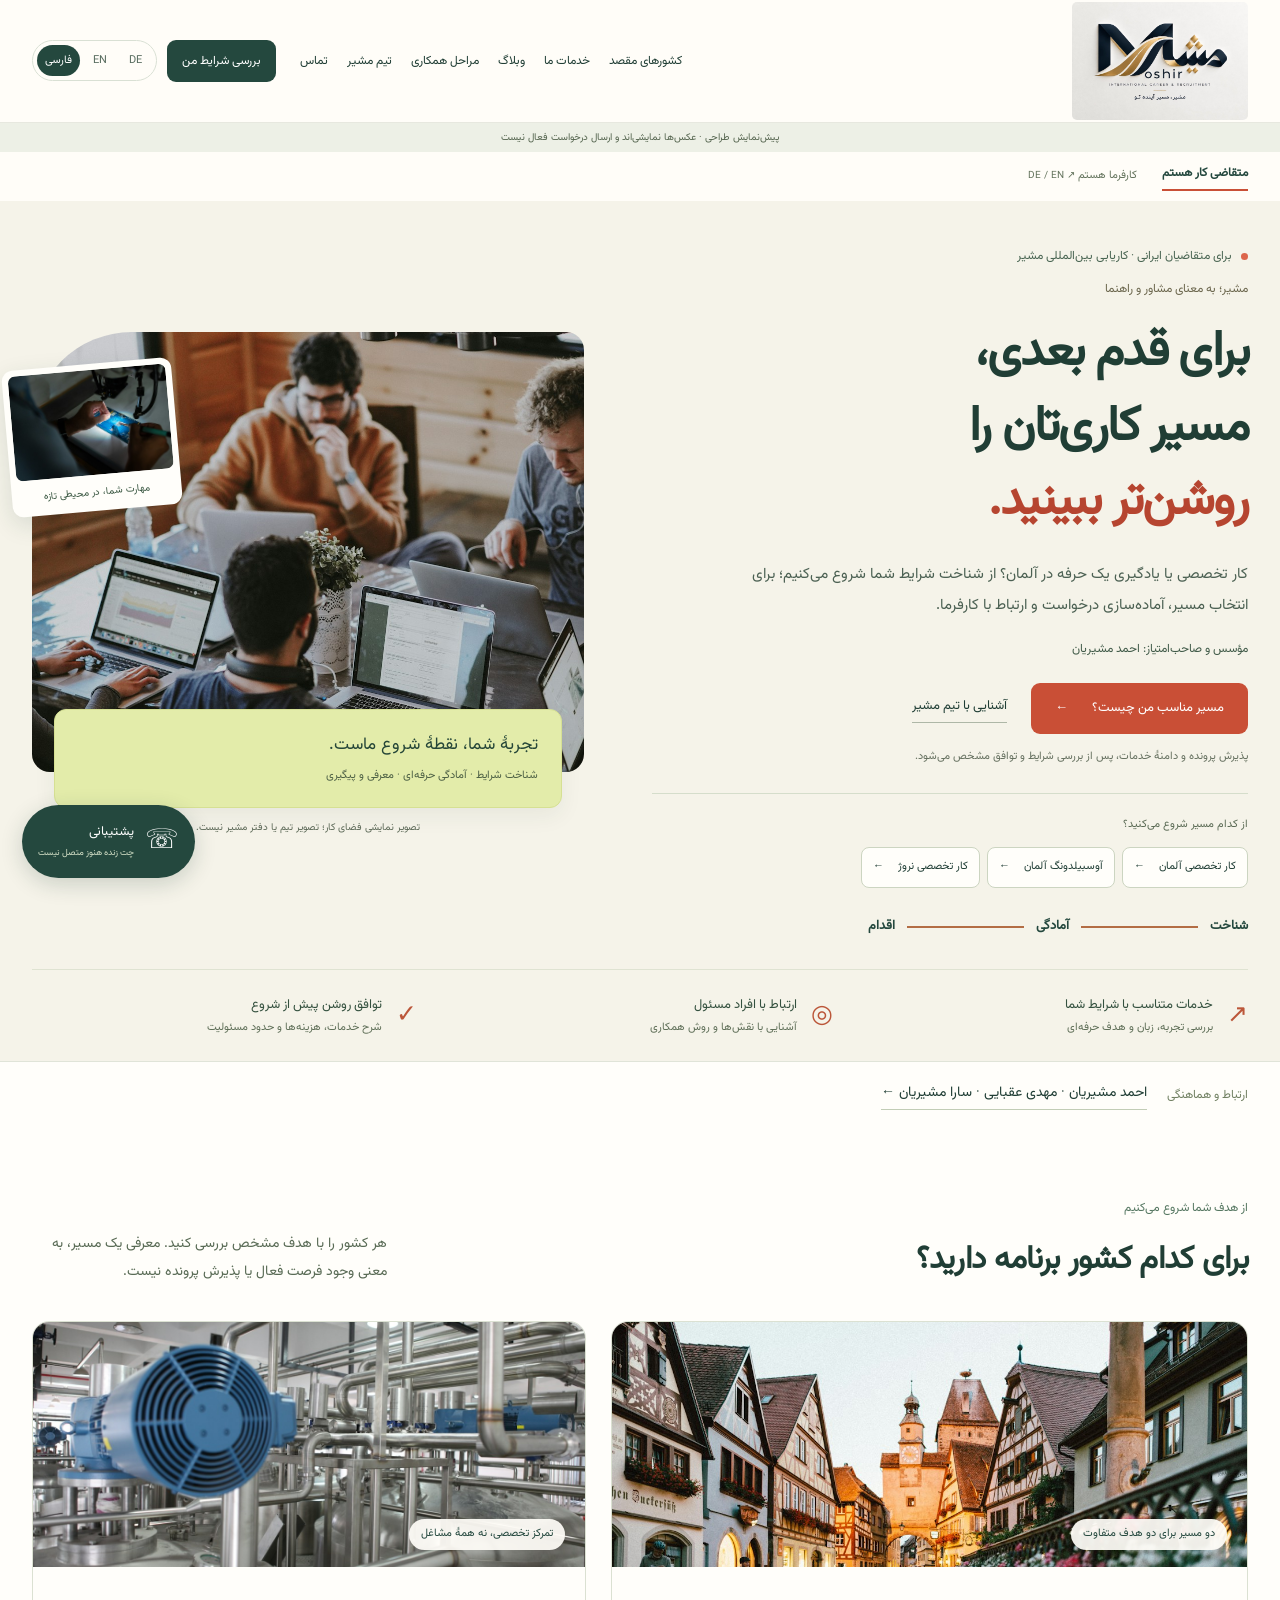
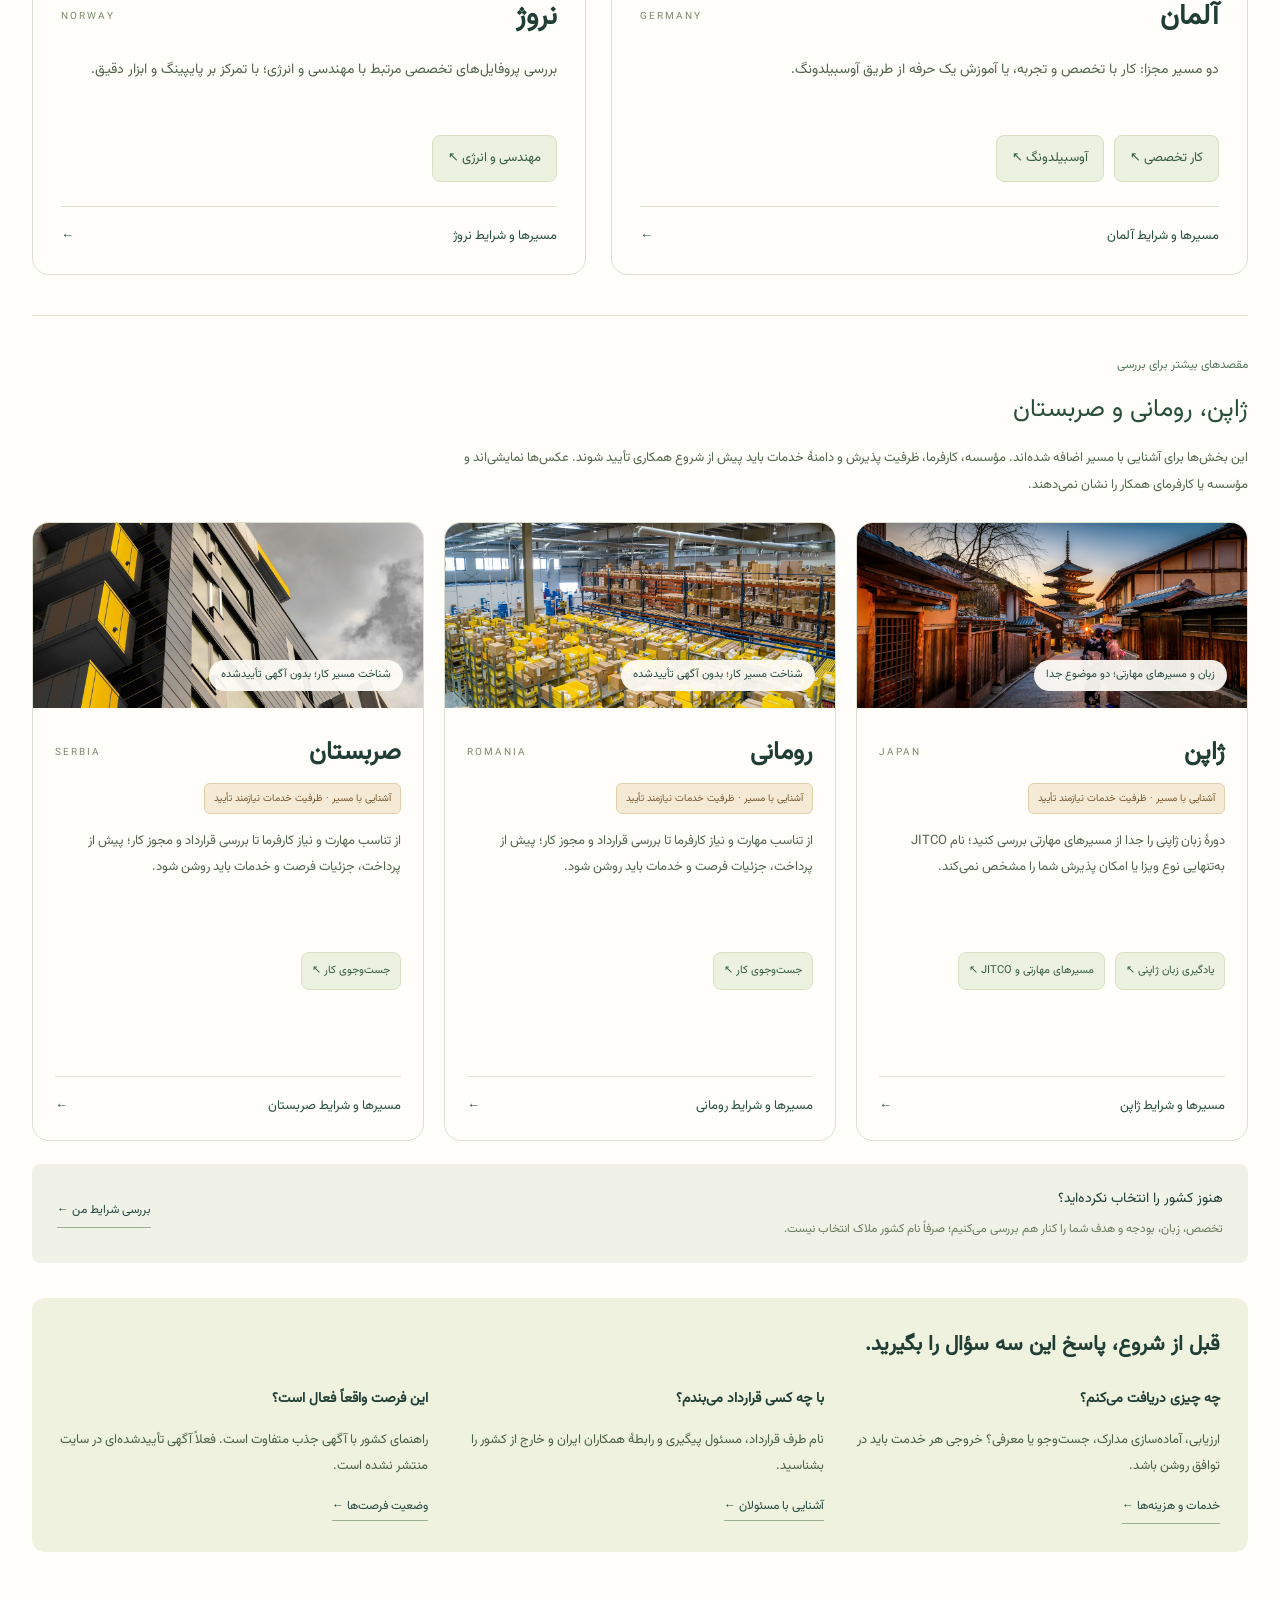
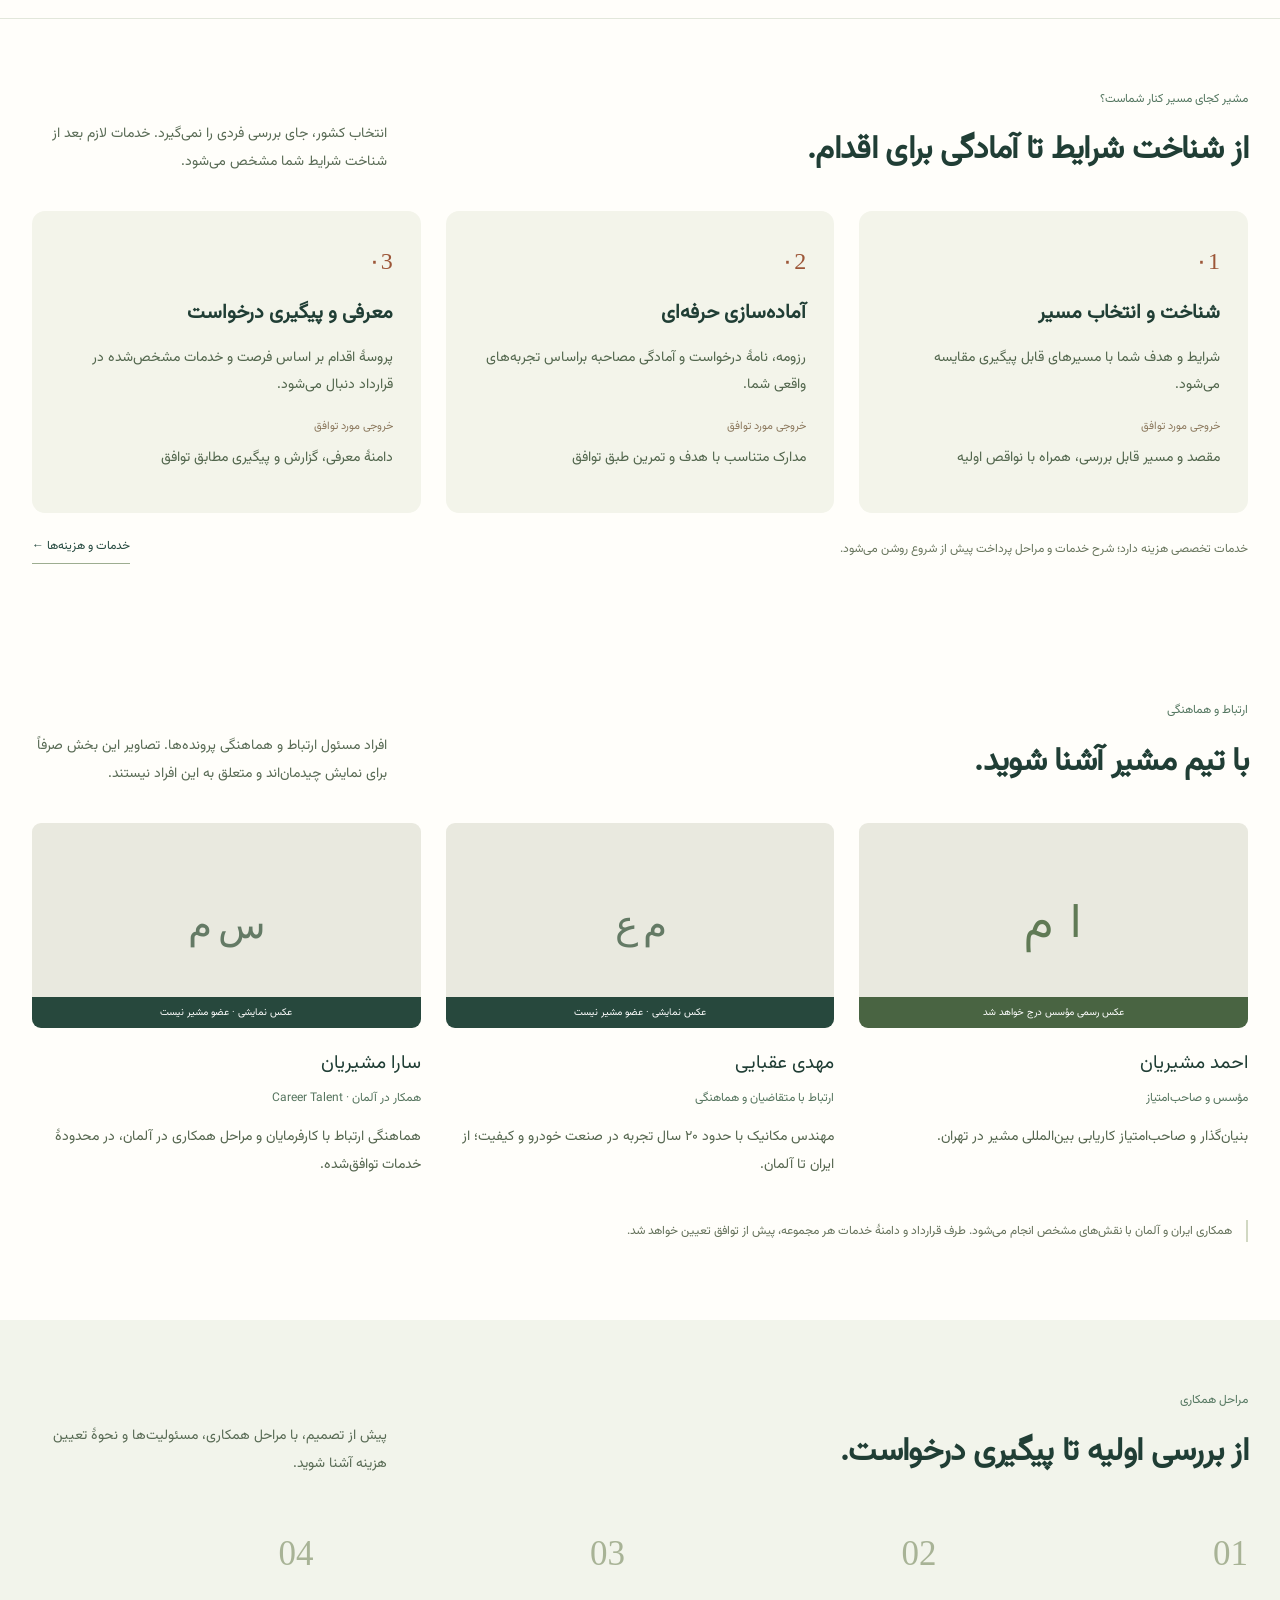
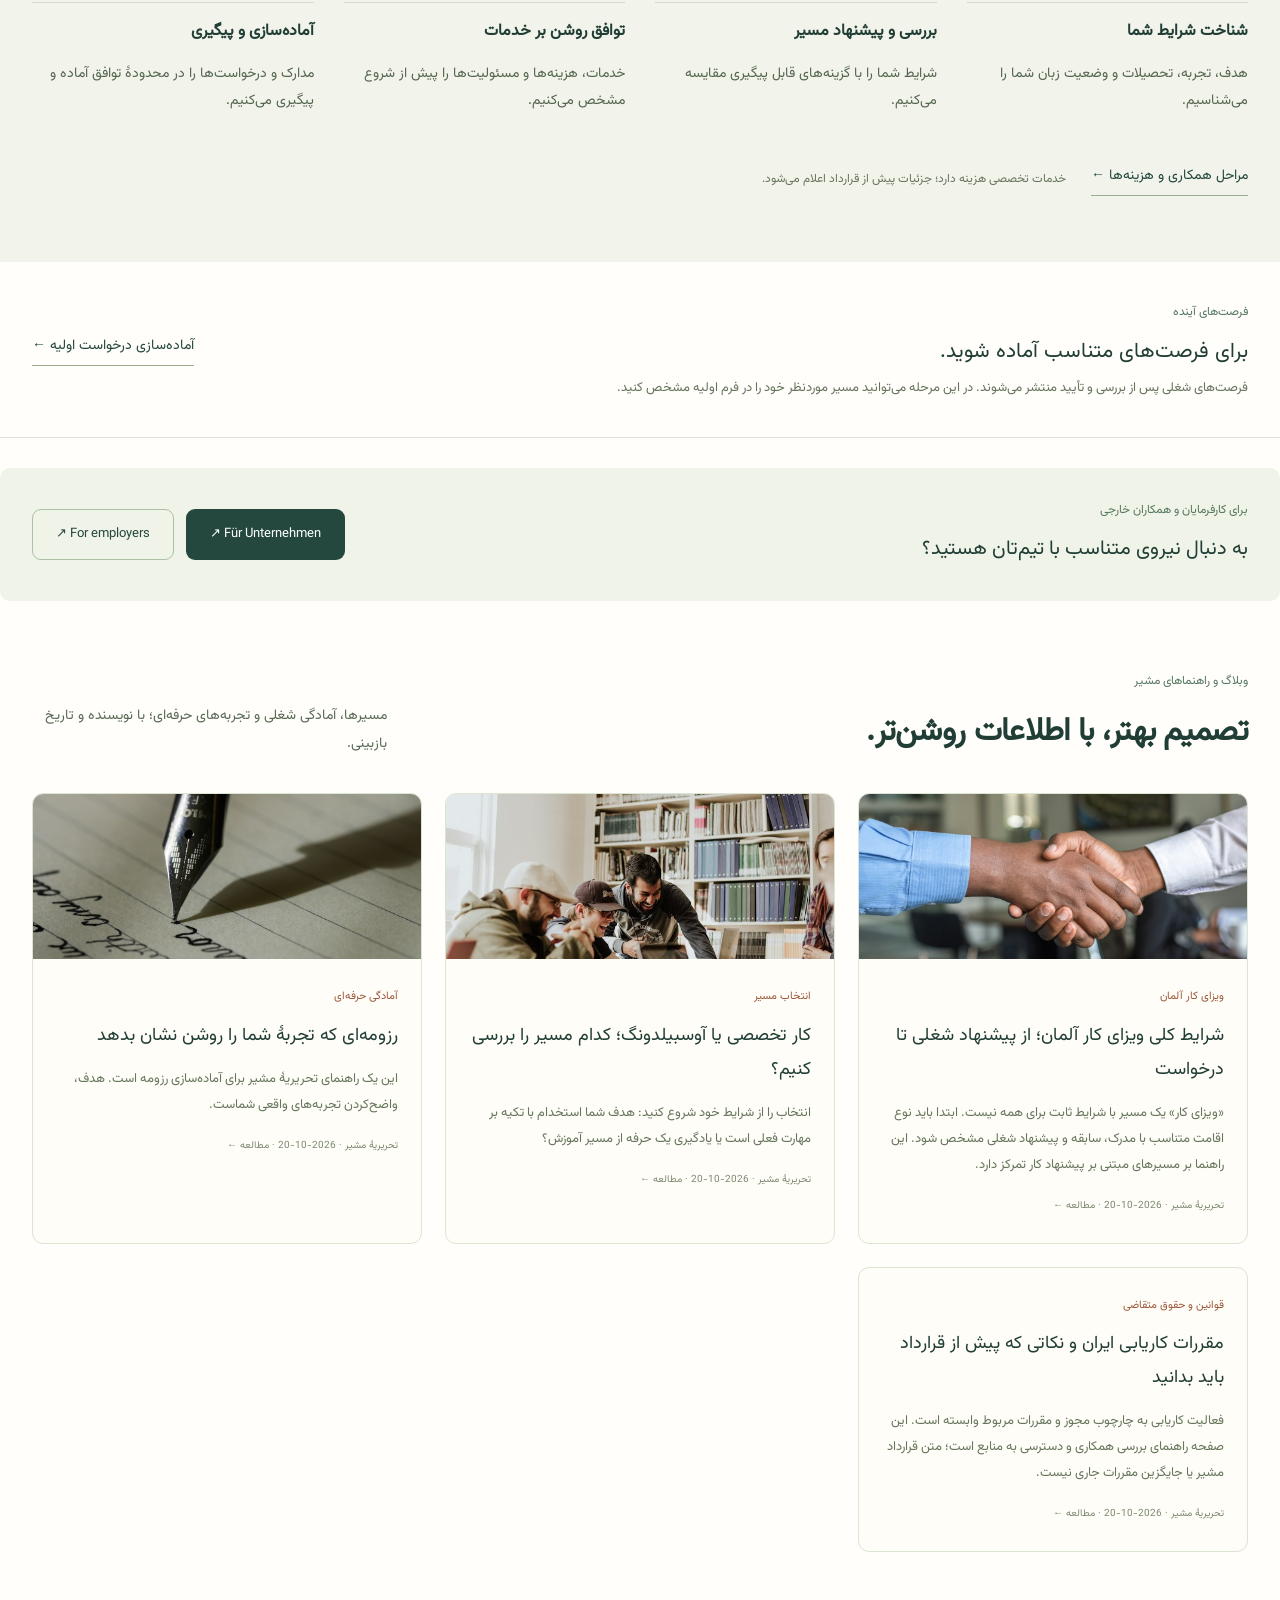
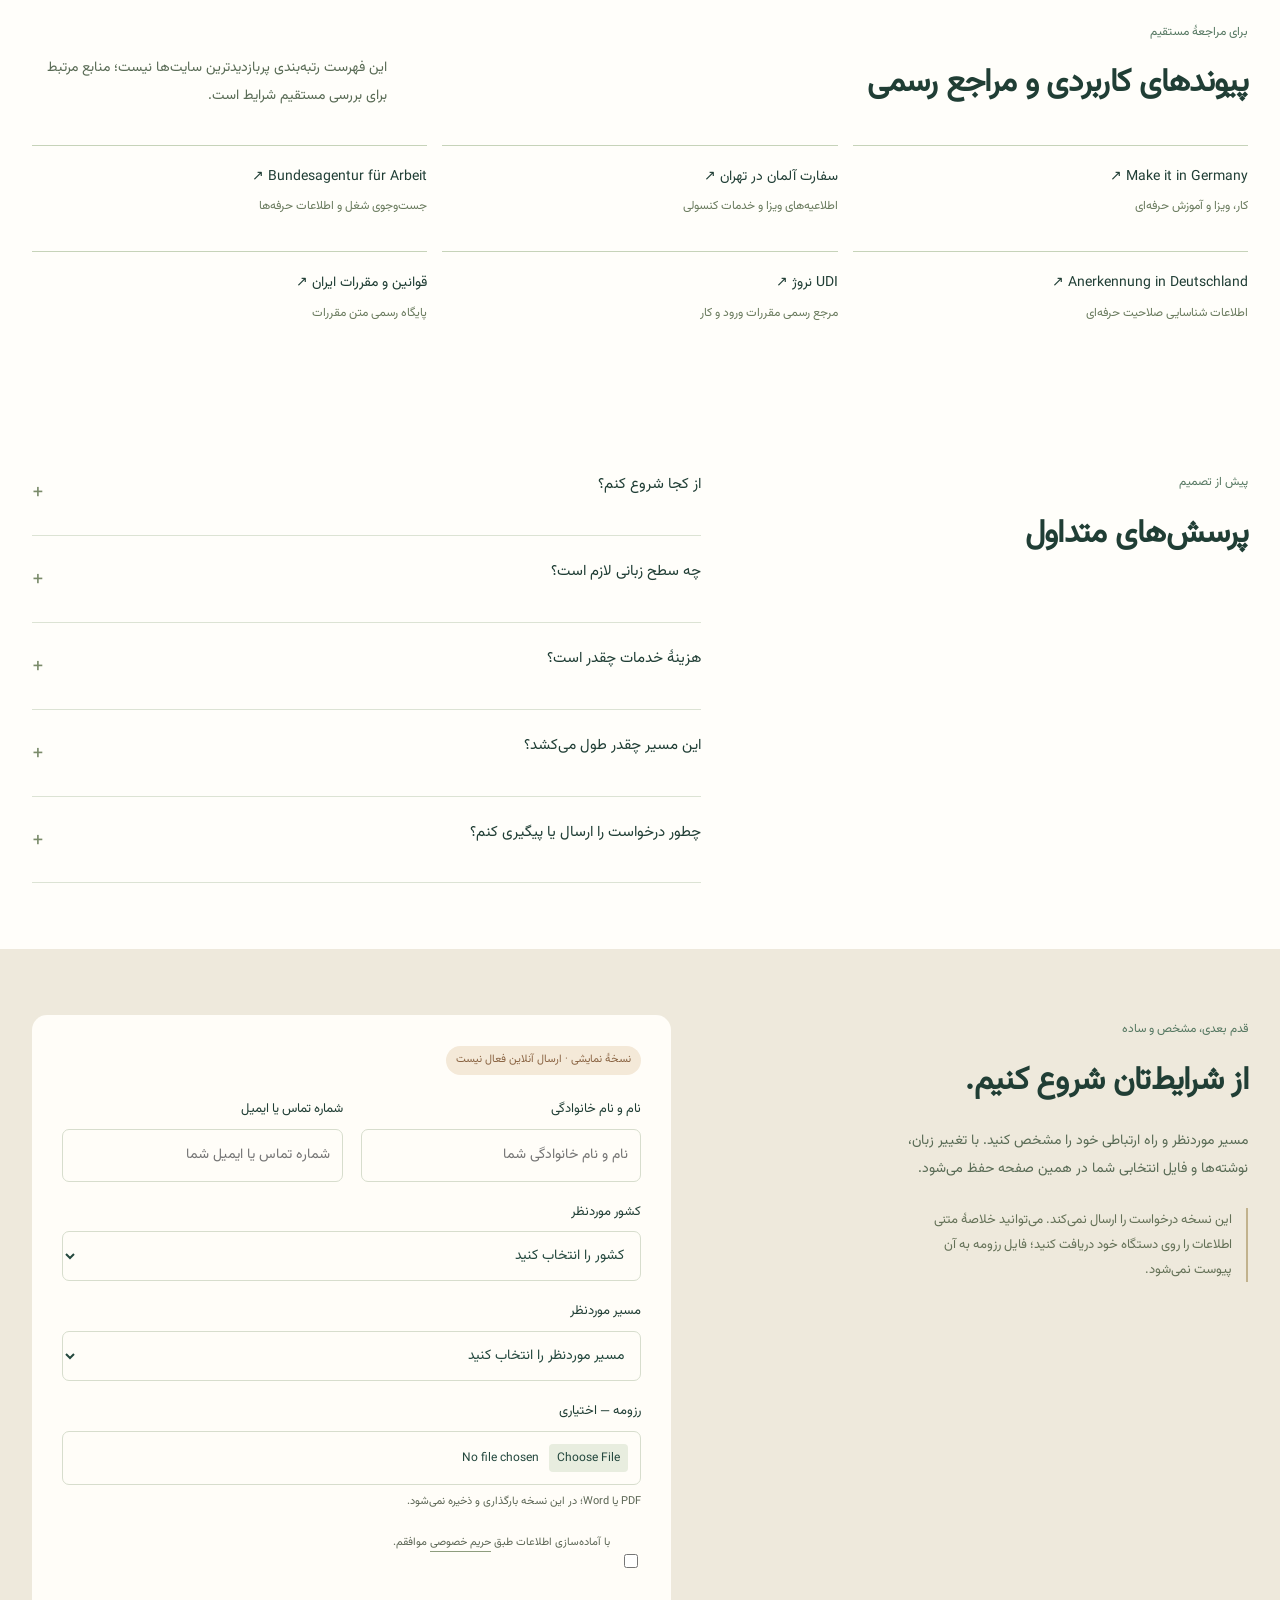
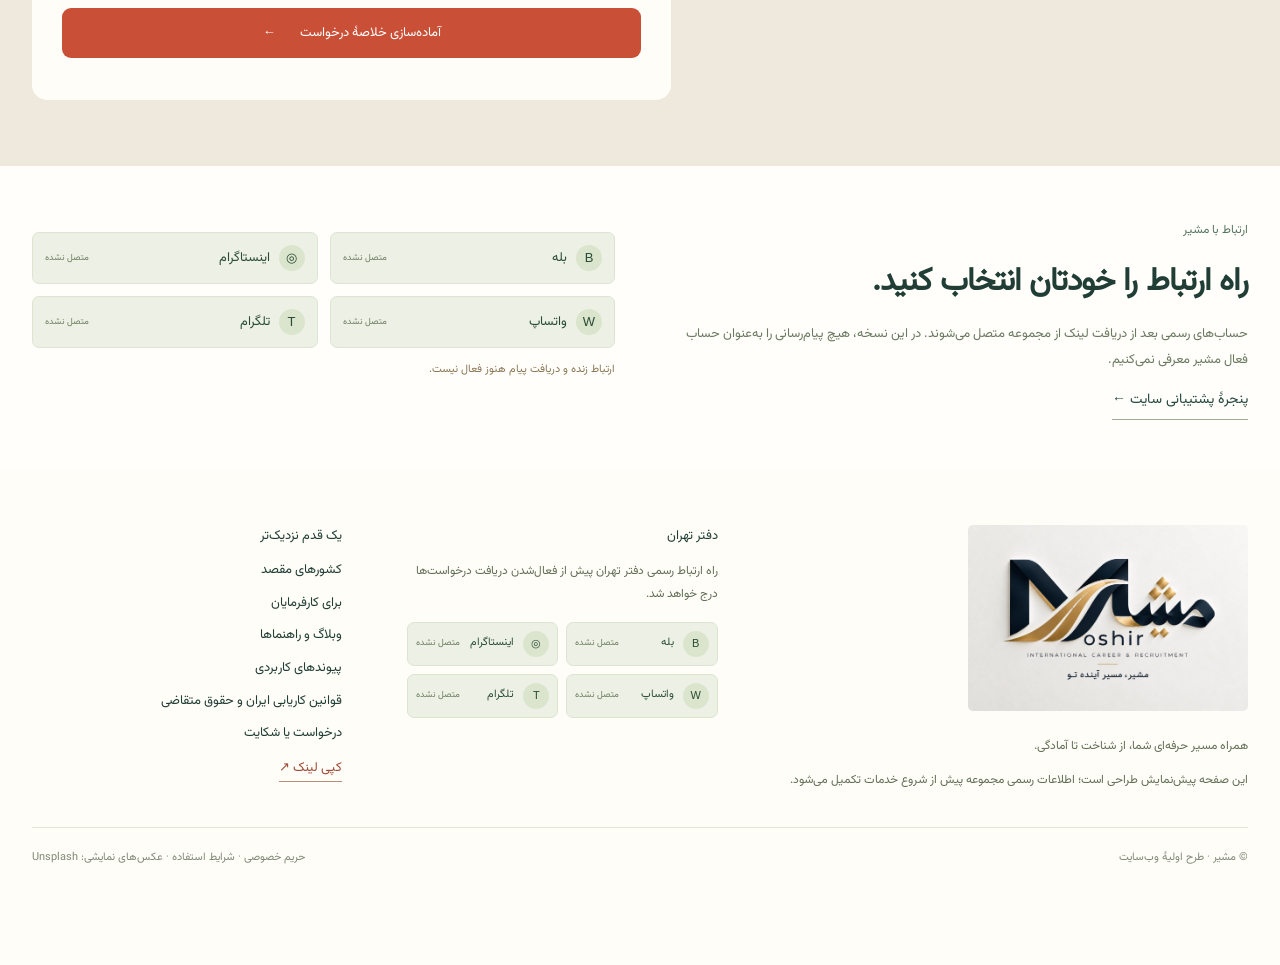
==== commit 272aa84d: "Add files via upload" ====
--- a/index.html
+++ b/index.html
@@ -1 +1 @@
-<!doctype html><html lang="fa" dir="rtl"><head><meta charset="utf-8"><meta name="viewport" content="width=device-width,initial-scale=1"><meta name="description" content="کاریابی بین‌المللی مشیر؛ شناخت شرایط و همراهی در مسیر حرفه‌ای شما."><meta name="theme-color" content="#24483e"><title>مشیر | یک قدم نزدیک‌تر به آیندهٔ شغلی‌ات</title><link rel="stylesheet" href="./style.css"><link rel="stylesheet" href="./fa-refresh.css"><script src="./countries.js" defer></script><script src="./resources.js" defer></script><script src="./employers.js" defer></script><script src="./app.js" defer></script></head><body><div id="app"></div><noscript><p dir="rtl">برای نمایش صفحه و انتخاب زبان، جاوااسکریپت مرورگر را فعال کنید.</p><p lang="en">Please enable JavaScript to view this three-language website.</p><p lang="de">Bitte aktivieren Sie JavaScript, um diese dreisprachige Website anzuzeigen.</p></noscript><dialog id="info" aria-labelledby="dialog-title"><button id="dialog-close" class="close" aria-label="بستن">×</button><div id="dialog-content"></div></dialog><dialog id="country-dialog" aria-labelledby="country-title" dir="rtl" lang="fa"><button class="close" id="country-close" aria-label="بستن پنجرهٔ کشور">×</button><div id="country-content"></div></dialog><dialog id="article-dialog" dir="rtl" lang="fa" aria-labelledby="article-title"><button class="close" id="article-close" aria-label="بستن مطلب">×</button><div id="article-content"></div></dialog></body></html>
+<!doctype html><html lang="fa" dir="rtl"><head><meta charset="utf-8"><meta name="viewport" content="width=device-width,initial-scale=1"><meta name="description" content="با مشیر، مسیر کار تخصصی و آوسبیلدونگ آلمان، کار نروژ و مقصدهای قابل بررسی را بشناسید. راهنماها و شرایط شروع همکاری."><meta name="theme-color" content="#24483e"><title>کاریابی بین‌المللی مشیر | مسیر کار و آموزش حرفه‌ای</title><link rel="stylesheet" href="./style.css"><link rel="stylesheet" href="./fa-refresh.css"><script src="./countries.js" defer></script><script src="./resources.js" defer></script><script src="./employers.js" defer></script><script src="./app.js" defer></script><script src="./content.js" defer></script><link rel="canonical" href="https://mehdioghbaei-cmd.github.io/moshir-website-1-/"></head><body><div id="app"><main class="wrap section"><h1>کاریابی بین‌المللی مشیر</h1><p>با مشیر، مسیر کار تخصصی و آوسبیلدونگ آلمان، کار نروژ و مقصدهای قابل بررسی را بشناسید. راهنماها و شرایط شروع همکاری.</p><h2>مسیرهای قابل بررسی</h2><p>کار تخصصی و آوسبیلدونگ آلمان، کار تخصصی نروژ، زبان و مسیرهای مهارتی ژاپن، جست‌وجوی کار رومانی و صربستان. معرفی مسیر به معنی فرصت استخدام فعال نیست.</p><h2>وبلاگ و راهنماها</h2><article><h3><a href="./blog/germany-work-visa.html">شرایط کلی ویزای کار آلمان؛ از پیشنهاد شغلی تا درخواست</a></h3><p>«ویزای کار» یک مسیر با شرایط ثابت برای همه نیست. ابتدا باید نوع اقامت متناسب با مدرک، سابقه و پیشنهاد شغلی مشخص شود. این راهنما بر مسیرهای مبتنی بر پیشنهاد کار تمرکز دارد.</p></article><article><h3><a href="./blog/work-or-ausbildung.html">کار تخصصی یا آوسبیلدونگ؛ کدام مسیر را بررسی کنیم؟</a></h3><p>انتخاب را از شرایط خود شروع کنید: هدف شما استخدام با تکیه بر مهارت فعلی است یا یادگیری یک حرفه از مسیر آموزش؟</p></article><article><h3><a href="./blog/cv-projects.html">رزومه‌ای که تجربهٔ شما را روشن نشان بدهد</a></h3><p>این یک راهنمای تحریریهٔ مشیر برای آماده‌سازی رزومه است. هدف، واضح‌کردن تجربه‌های واقعی شماست.</p></article><article><h3><a href="./blog/iran-recruitment-rules.html">مقررات کاریابی ایران و نکاتی که پیش از قرارداد باید بدانید</a></h3><p>فعالیت کاریابی به چارچوب مجوز و مقررات مربوط وابسته است. این صفحه راهنمای بررسی همکاری و دسترسی به منابع است؛ متن قرارداد مشیر یا جایگزین مقررات جاری نیست.</p></article></main></div><noscript><p dir="rtl">برای نمایش صفحه و انتخاب زبان، جاوااسکریپت مرورگر را فعال کنید.</p><p lang="en">Please enable JavaScript to view this three-language website.</p><p lang="de">Bitte aktivieren Sie JavaScript, um diese dreisprachige Website anzuzeigen.</p></noscript><dialog id="info" aria-labelledby="dialog-title"><button id="dialog-close" class="close" aria-label="بستن">×</button><div id="dialog-content"></div></dialog><dialog id="country-dialog" aria-labelledby="country-title" dir="rtl" lang="fa"><button class="close" id="country-close" aria-label="بستن پنجرهٔ کشور">×</button><div id="country-content"></div></dialog><dialog id="article-dialog" dir="rtl" lang="fa" aria-labelledby="article-title"><button class="close" id="article-close" aria-label="بستن مطلب">×</button><div id="article-content"></div></dialog></body></html>
--- a/fa-refresh.css
+++ b/fa-refresh.css
@@ -72,6 +72,24 @@
 @media(prefers-reduced-motion:reduce){html{scroll-behavior:auto}html[lang=fa] *{transition:none!important}}
 
 /* Supplied brand artwork, kept intact at its original aspect ratio. */
+.new-routes-heading{border-top:1px solid #dbe2d1;padding-top:35px;margin:40px 0 22px}
+.new-routes-heading h3{font-size:25px;margin:8px 0;color:#294e3b}
+.new-routes-heading p{font-size:13px;color:#53664e;max-width:800px;line-height:2.1}
+html[lang=fa] .new-country-grid{grid-template-columns:repeat(3,minmax(0,1fr));gap:20px}
+html[lang=fa] .new-country-grid .country-image{height:185px}
+html[lang=fa] .new-country-grid .country-body{padding:22px}
+html[lang=fa] .new-country-grid .country-name h3{font-size:25px}
+html[lang=fa] .new-country-grid .country-body>p{font-size:13px;min-height:105px}
+html[lang=fa] .new-country-grid .route-chips{flex-wrap:wrap;min-height:100px;align-content:start}
+html[lang=fa] .new-country-grid .route-chips a{font-size:11px;padding:8px 10px}
+.route-availability{display:block;width:fit-content;font-size:10px;color:#79572f;background:#f4ead6;border:1px solid #e2cfaa;border-radius:6px;padding:5px 9px;line-height:1.9;margin:8px 0 14px}
+.applicant-checklist{margin-top:35px;padding:28px;background:#eef2df;border-radius:13px}
+.applicant-checklist h3{margin:0 0 22px;font-size:21px;font-weight:600}
+.applicant-checklist>div{display:grid;grid-template-columns:repeat(3,minmax(0,1fr));gap:28px}
+.applicant-checklist strong{font-size:14px}
+.applicant-checklist p{font-size:13px;color:#4c6046;line-height:2}
+.applicant-checklist .text-button{font-size:12px}
+@media(max-width:800px){html[lang=fa] .new-country-grid{grid-template-columns:1fr}html[lang=fa] .new-country-grid .country-image{height:200px}html[lang=fa] .new-country-grid .country-body>p{min-height:0}html[lang=fa] .new-country-grid .route-chips{min-height:0}.applicant-checklist{padding:22px}.applicant-checklist>div{grid-template-columns:1fr;gap:22px}.applicant-checklist article+article{border-top:1px solid #d1ddbd;padding-top:20px}}
 html[lang=fa] .brand-official{flex-shrink:0;line-height:0}
 html[lang=fa] .brand-official .official-logo{display:block;width:176px;height:auto;max-width:100%;border-radius:5px}
 html[lang=fa] .header{height:122px}
@@ -81,3 +99,4 @@
 @media(max-width:1100px){html[lang=fa] .header{gap:18px}html[lang=fa] .header .official-logo{width:150px}html[lang=fa] .header{height:108px}}
 @media(max-width:800px){html[lang=fa] .header{height:86px;gap:10px}html[lang=fa] .header .official-logo{width:106px}html[lang=fa] .foot .official-logo{width:260px}html[lang=fa]{scroll-padding-top:100px}}
 @media(max-width:390px){html[lang=fa] .header .official-logo{width:92px}html[lang=fa] .header-tools{gap:5px}html[lang=fa] .header{gap:6px}}
+.career-motion{display:flex;align-items:center;gap:12px;max-width:380px;margin:26px 0 0;color:#24483e;font-size:13px;font-weight:700}.career-motion i{height:2px;flex:1;background:#d7ded8;position:relative;overflow:hidden}.career-motion i:after{content:'';position:absolute;inset:0;background:#b36d45;animation:career-flow 3s ease-in-out infinite}.career-motion i:nth-of-type(2):after{animation-delay:1.5s}@keyframes career-flow{0%{transform:translateX(110%)}70%,100%{transform:translateX(-110%)}}@media(prefers-reduced-motion:reduce){.career-motion i:after{animation:none}}.managed-contacts{display:grid;gap:14px}.blog-grid img{object-fit:cover}.person .portrait{background:#e9e9df;display:grid;place-content:center}.person .portrait img{width:100%;height:100%;object-fit:cover}.person .portrait:has(img){display:block}
